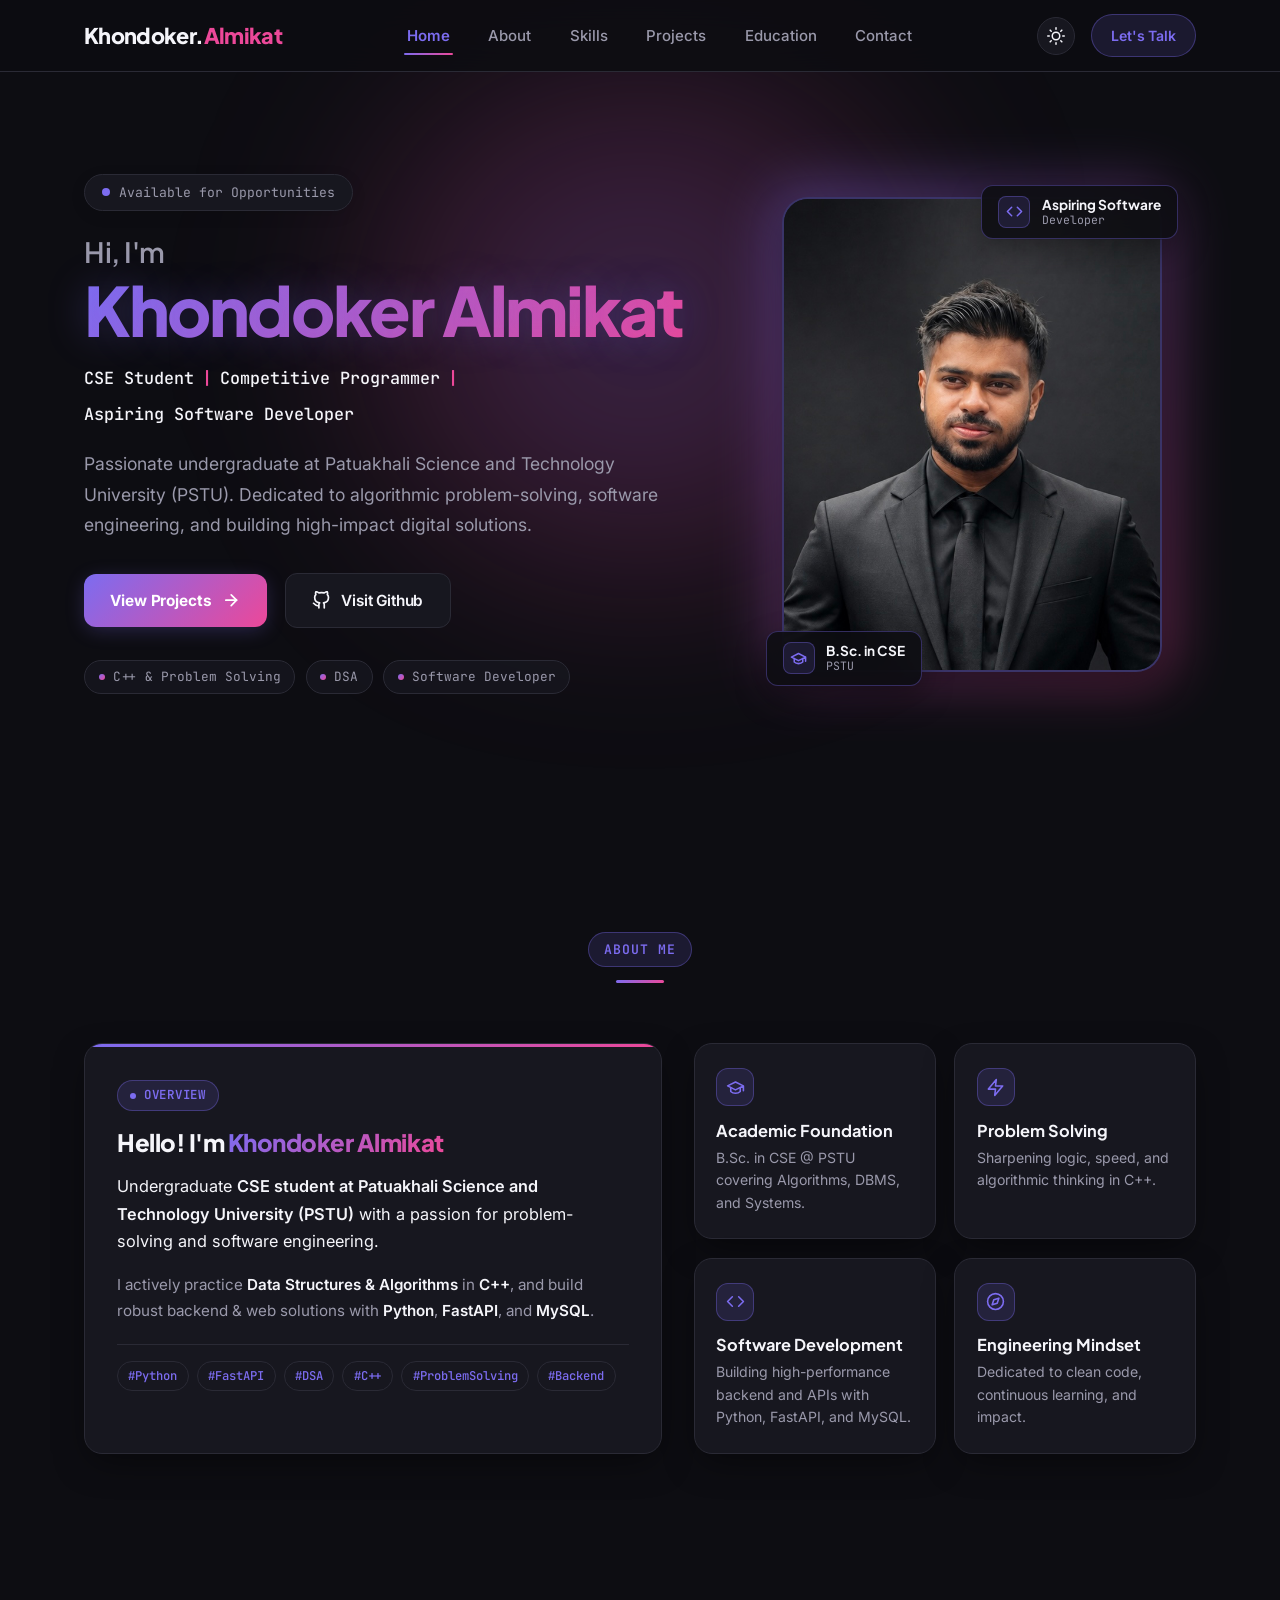
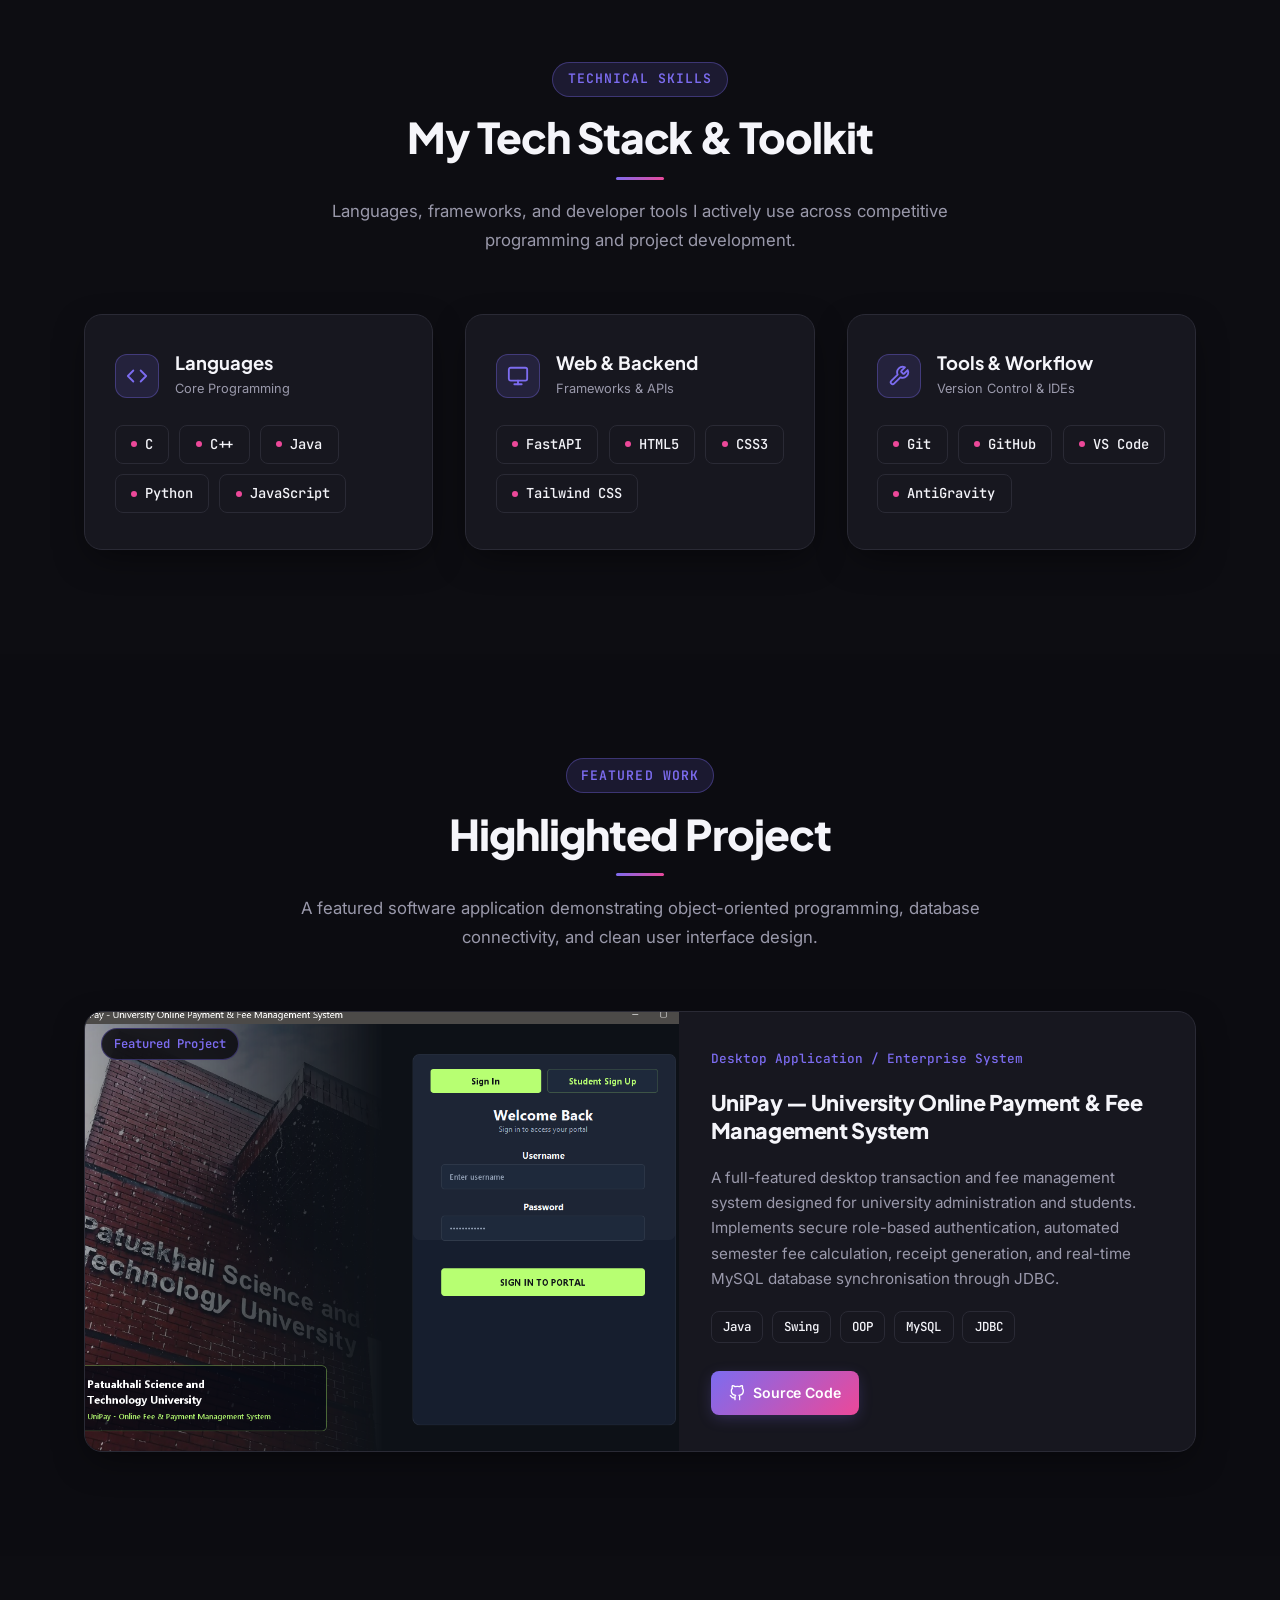
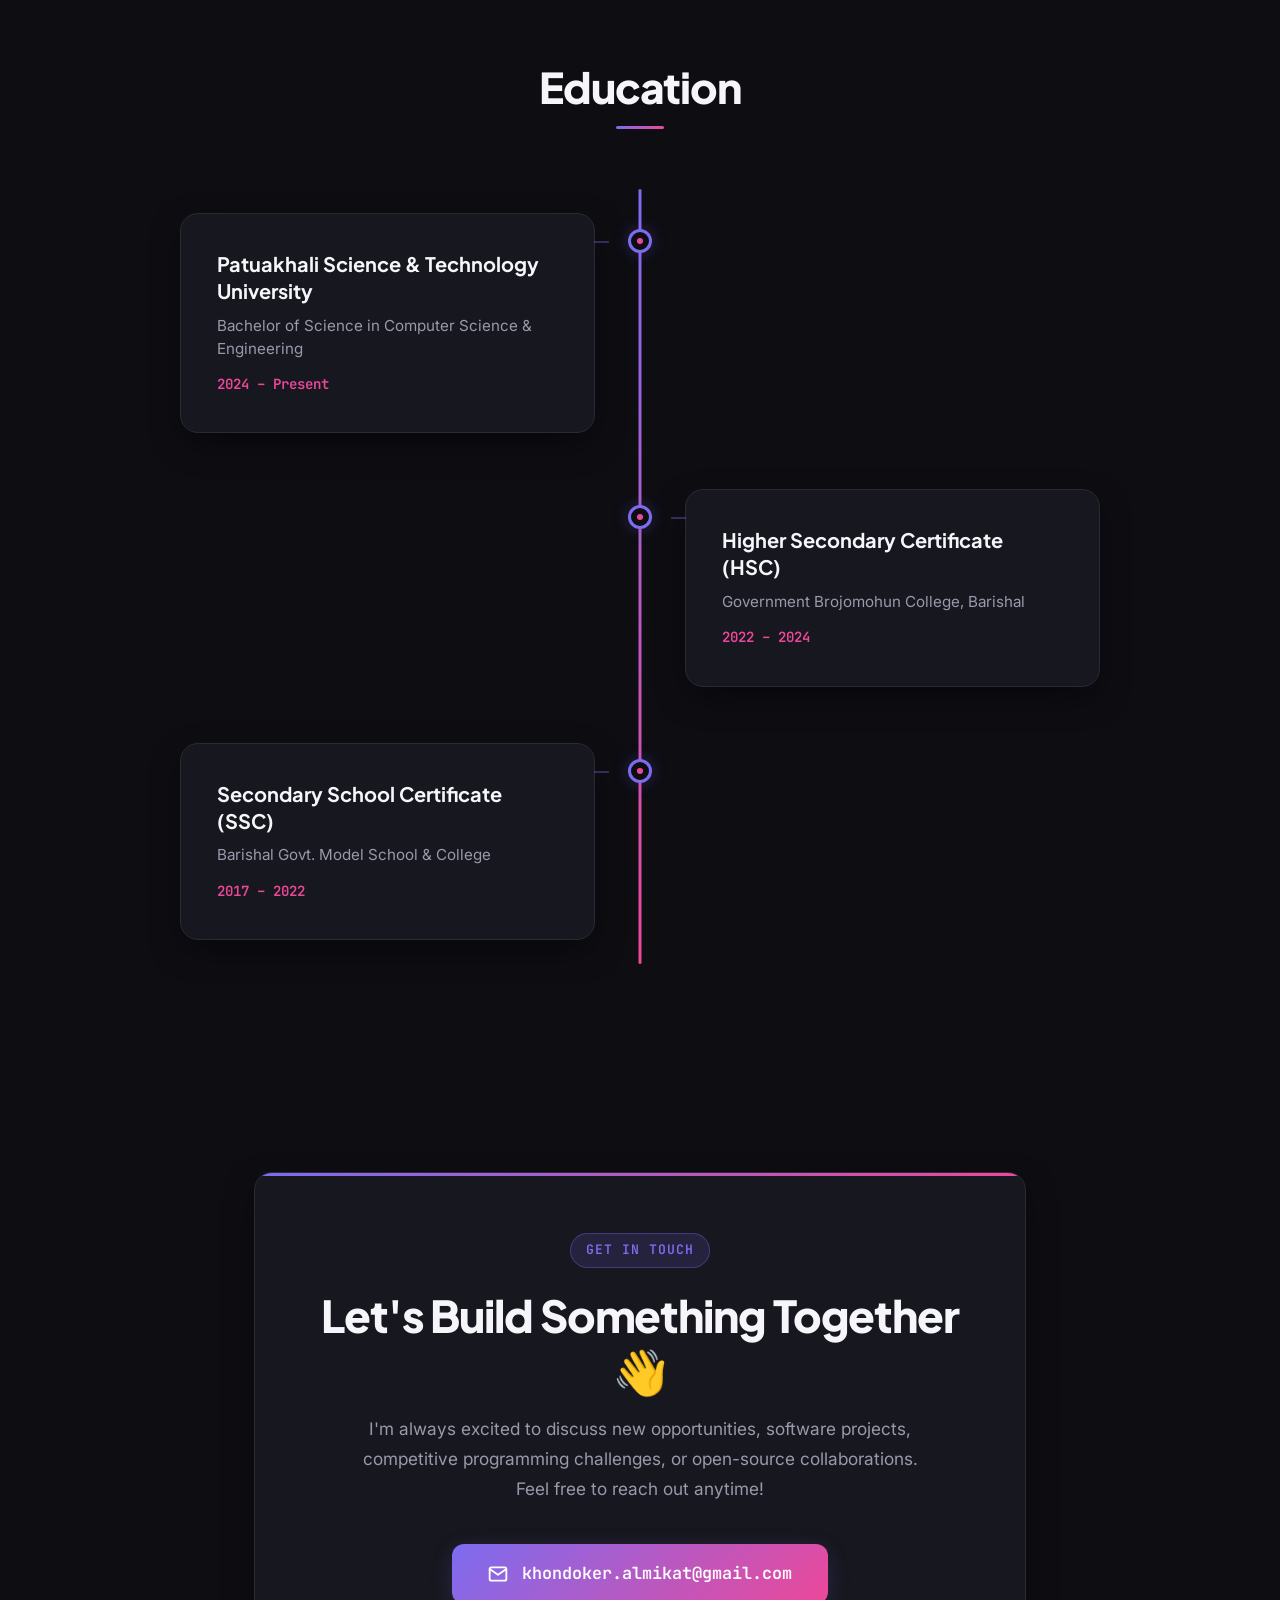
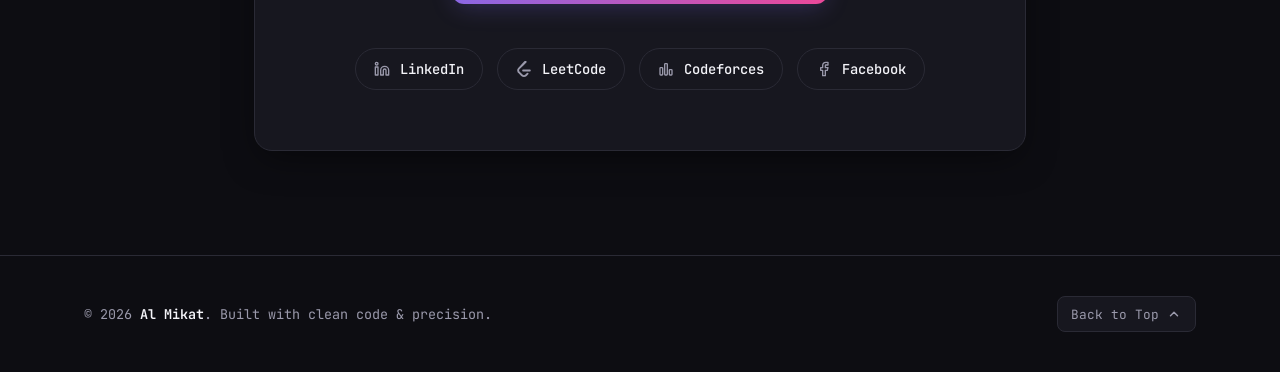
==== index.html @ 6fce71fa "Add files via upload" ====
<!DOCTYPE html>
<html lang="en">
<head>
  <meta charset="UTF-8">
  <meta name="viewport" content="width=device-width, initial-scale=1.0">
  <meta http-equiv="X-UA-Compatible" content="ie=edge">
  <title>Al Mikat — CSE Student &amp; Developer Portfolio</title>
  <meta name="description" content="Personal portfolio of Al Mikat, CSE Student at PSTU, Competitive Programmer, and Aspiring Software Developer.">
  <meta name="keywords" content="Al Mikat, Khondoker Almikat, CSE Student, PSTU, Competitive Programmer, Software Developer, Java, C++, Web Developer, Bangladesh">
  <meta name="author" content="Al Mikat">
  <meta name="theme-color" content="#0d0d12" id="metaThemeColor">

  <!-- OpenGraph / Social Metadata -->
  <meta property="og:type" content="website">
  <meta property="og:site_name" content="Al Mikat Portfolio">
  <meta property="og:title" content="Al-Mikat — CSE Student &amp; Developer Portfolio">
  <meta property="og:description" content="CSE Student at PSTU | Competitive Programmer | Aspiring Software Developer.">
  <meta property="og:image" content="assets/brand-logo.png">
  <meta property="og:image:alt" content="Al Mikat Brand Logo">

  <!-- Twitter / X Card Metadata -->
  <meta name="twitter:card" content="summary_large_image">
  <meta name="twitter:title" content="Al-Mikat — CSE Student &amp; Developer Portfolio">
  <meta name="twitter:description" content="CSE Student at PSTU | Competitive Programmer | Aspiring Software Developer.">
  <meta name="twitter:image" content="assets/brand-logo.png">

  <!-- Favicon & Touch Icons -->
  <link rel="icon" type="image/png" href="assets/brand-logo.png">
  <link rel="apple-touch-icon" href="assets/brand-logo.png">

  <!-- Google Fonts: Plus Jakarta Sans, Inter, JetBrains Mono -->
  <link rel="preconnect" href="https://fonts.googleapis.com">
  <link rel="preconnect" href="https://fonts.gstatic.com" crossorigin>
  <link href="https://fonts.googleapis.com/css2?family=Inter:wght@400;500;600&family=JetBrains+Mono:wght@400;500;600&family=Plus+Jakarta+Sans:wght@500;600;700;800&display=swap" rel="stylesheet">

  <!-- Main Stylesheet -->
  <link rel="stylesheet" href="css/style.css">
</head>
<body>

  <!-- =========================================================================
       Navigation Header (Sticky & Glassmorphism)
       ========================================================================= -->
  <header class="site-header" id="siteHeader">
    <div class="container nav-container">
      <a href="#home" class="brand-logo" id="brandLogo" aria-label="Al Mikat Home">
        Khondoker.<span class="accent-dot">Almikat</span>
      </a>

      <!-- Desktop Navigation Menu -->
      <nav aria-label="Main Navigation">
        <ul class="nav-links" id="navLinks">
          <li><a href="#home" class="nav-link active" id="navLinkHome">Home</a></li>
          <li><a href="#about" class="nav-link" id="navLinkAbout">About</a></li>
          <li><a href="#skills" class="nav-link" id="navLinkSkills">Skills</a></li>
          <li><a href="#projects" class="nav-link" id="navLinkProjects">Projects</a></li>
          <li><a href="#education" class="nav-link" id="navLinkEducation">Education</a></li>
          <li><a href="#contact" class="nav-link" id="navLinkContact">Contact</a></li>
        </ul>
      </nav>

      <div class="nav-actions">
        <!-- Theme Toggle Switcher (Dark / Light) -->
        <button class="theme-toggle-btn" id="themeToggleBtn" aria-label="Toggle light and dark theme" title="Toggle Theme">
          <svg class="theme-icon theme-icon-sun" viewBox="0 0 24 24" fill="none" stroke="currentColor" stroke-width="2" stroke-linecap="round" stroke-linejoin="round">
            <circle cx="12" cy="12" r="5"></circle>
            <line x1="12" y1="1" x2="12" y2="3"></line>
            <line x1="12" y1="21" x2="12" y2="23"></line>
            <line x1="4.22" y1="4.22" x2="5.64" y2="5.64"></line>
            <line x1="18.36" y1="18.36" x2="19.78" y2="19.78"></line>
            <line x1="1" y1="12" x2="3" y2="12"></line>
            <line x1="21" y1="12" x2="23" y2="12"></line>
            <line x1="4.22" y1="19.78" x2="5.64" y2="18.36"></line>
            <line x1="18.36" y1="5.64" x2="19.78" y2="4.22"></line>
          </svg>
          <svg class="theme-icon theme-icon-moon" viewBox="0 0 24 24" fill="none" stroke="currentColor" stroke-width="2" stroke-linecap="round" stroke-linejoin="round">
            <path d="M21 12.79A9 9 0 1 1 11.21 3 7 7 0 0 0 21 12.79z"></path>
          </svg>
        </button>

        <!-- Quick Contact CTA -->
        <a href="#contact" class="btn btn-nav-cta d-none-mobile">Let's Talk</a>

        <!-- Mobile Menu Toggle Button -->
        <button class="mobile-menu-btn" id="mobileMenuBtn" aria-label="Toggle navigation menu" aria-expanded="false">
          <span class="hamburger-line"></span>
        </button>
      </div>
    </div>
  </header>

  <main>
    <!-- =======================================================================
         1. Home Section (#home) - Modern Visual Hero with Portrait
         ======================================================================= -->
    <section class="section hero-section" id="home">
      <div class="hero-ambient-glow"></div>
      <div class="container hero-container">
        <div class="hero-grid">
          <!-- Left Column: Bio & Calls to Action -->
          <div class="hero-content">
            <div class="status-pill">
              <span class="pulse-dot"></span>
              <span>Available for Opportunities</span>
            </div>

            <h2 class="hero-greeting">Hi, I'm</h2>
            <h1 class="hero-name-big"><span class="accent-text">Khondoker Almikat</span></h1>

            <p class="hero-subtitle">
              CSE Student <span class="divider">|</span> Competitive Programmer <span class="divider">|</span> Aspiring Software Developer
            </p>

            <p class="hero-desc">
              Passionate undergraduate at Patuakhali Science and Technology University (PSTU). Dedicated to algorithmic problem-solving, software engineering, and building high-impact digital solutions.
            </p>

            <div class="hero-actions">
              <a href="#projects" class="btn btn-primary" id="heroBtnProjects">
                <span>View Projects</span>
                <svg class="btn-icon" viewBox="0 0 24 24" fill="none" stroke="currentColor" stroke-width="2.2" stroke-linecap="round" stroke-linejoin="round">
                  <line x1="5" y1="12" x2="19" y2="12"></line>
                  <polyline points="12 5 19 12 12 19"></polyline>
                </svg>
              </a>
              <a href="https://github.com/kh-almikat" target="_blank" rel="noopener noreferrer" class="btn btn-secondary" id="heroBtnGithub">
                <svg class="btn-icon" viewBox="0 0 24 24" fill="none" stroke="currentColor" stroke-width="2.2" stroke-linecap="round" stroke-linejoin="round">
                  <path d="M9 19c-5 1.5-5-2.5-7-3m14 6v-3.87a3.37 3.37 0 0 0-.94-2.61c3.14-.35 6.44-1.54 6.44-7A5.44 5.44 0 0 0 20 4.77 5.07 5.07 0 0 0 19.91 1S18.73.65 16 2.48a13.38 13.38 0 0 0-7 0C6.27.65 5.09 1 5.09 1A5.07 5.07 0 0 0 5 4.77a5.44 5.44 0 0 0-1.5 3.78c0 5.42 3.3 6.61 6.44 7A3.37 3.37 0 0 0 9 18.13V22"></path>
                </svg>
                <span>Visit Github</span>
              </a>
            </div>

            <div class="hero-quick-tags">
              <span class="quick-tag">
                <span class="quick-tag-dot"></span>
                <span>C++ &amp; Problem Solving</span>
              </span>
              <span class="quick-tag">
                <span class="quick-tag-dot"></span>
                <span>DSA</span>
              </span>
              <span class="quick-tag">
                <span class="quick-tag-dot"></span>
                <span>Software Developer</span>
              </span>
            </div>
          </div>

          <!-- Right Column: Visual Portrait Card -->
          <div class="hero-visual">
            <div class="hero-image-frame-wrap">
              <div class="hero-image-backdrop-glow"></div>
              <div class="hero-image-frame">
                <img src="assets/hero-portrait.png" alt="Khondoker Almikat" class="hero-portrait-img" width="500" height="600" loading="eager">
              </div>

              <!-- Floating Badges -->
              <div class="hero-float-badge badge-top-right">
                <div class="float-badge-icon">
                  <svg viewBox="0 0 24 24" fill="none" stroke="currentColor" stroke-width="2.2" stroke-linecap="round" stroke-linejoin="round">
                    <polyline points="16 18 22 12 16 6"></polyline>
                    <polyline points="8 6 2 12 8 18"></polyline>
                  </svg>
                </div>
                <div class="float-badge-text">
                  <span class="float-badge-title">Aspiring Software</span>
                  <span class="float-badge-sub">Developer</span>
                </div>
              </div>

              <div class="hero-float-badge badge-bottom-left">
                <div class="float-badge-icon">
                  <svg viewBox="0 0 24 24" fill="none" stroke="currentColor" stroke-width="2.2" stroke-linecap="round" stroke-linejoin="round">
                    <path d="M22 10v6M2 10l10-5 10 5-10 5z"></path>
                    <path d="M6 12v5c3 3 9 3 12 0v-5"></path>
                  </svg>
                </div>
                <div class="float-badge-text">
                  <span class="float-badge-title">B.Sc. in CSE</span>
                  <span class="float-badge-sub">PSTU</span>
                </div>
              </div>
            </div>
          </div>
        </div>
      </div>
    </section>

    <!-- =======================================================================
         2. About Section (#about) - Modern Bento Architecture (Concise)
         ======================================================================= -->
    <section class="section about-section" id="about">
      <div class="container about-container">
        <div class="section-header">
          <span class="section-tag">About Me</span>
          <div class="section-underline"></div>
        </div>

        <div class="about-modern-grid">
          <!-- Main Story Card -->
          <div class="about-card about-story-card">
            <div class="about-card-badge">
              <span class="badge-dot"></span>
              <span>Overview</span>
            </div>
            
            <h3 class="about-story-title">
              Hello! I'm <span class="accent-text">Khondoker Almikat</span>
            </h3>
            
            <p class="about-lead-para">
              Undergraduate <strong>CSE student at Patuakhali Science and Technology University (PSTU)</strong> with a passion for problem-solving and software engineering.
            </p>

            <p>
              I actively practice <strong>Data Structures &amp; Algorithms</strong> in <strong>C++</strong>, and build robust backend &amp; web solutions with <strong>Python</strong>, <strong>FastAPI</strong>, and <strong>MySQL</strong>.
            </p>

            <div class="about-chips-list">
              <span class="about-chip">#Python</span>
              <span class="about-chip">#FastAPI</span>
              <span class="about-chip">#DSA</span>
              <span class="about-chip">#C++</span>
              <span class="about-chip">#ProblemSolving</span>
              <span class="about-chip">#Backend</span>
            </div>
          </div>

          <!-- 4 Highlight Bento Cards -->
          <div class="about-bento-grid">
            <!-- Bento 1: Education -->
            <div class="about-card bento-card">
              <div class="bento-icon-box">
                <svg viewBox="0 0 24 24" fill="none" stroke="currentColor" stroke-width="2" stroke-linecap="round" stroke-linejoin="round">
                  <path d="M22 10v6M2 10l10-5 10 5-10 5z"></path>
                  <path d="M6 12v5c3 3 9 3 12 0v-5"></path>
                </svg>
              </div>
              <div class="bento-content">
                <h4 class="bento-title">Academic Foundation</h4>
                <p class="bento-text">B.Sc. in CSE @ PSTU covering Algorithms, DBMS, and Systems.</p>
              </div>
            </div>

            <!-- Bento 2: Problem Solving -->
            <div class="about-card bento-card">
              <div class="bento-icon-box">
                <svg viewBox="0 0 24 24" fill="none" stroke="currentColor" stroke-width="2" stroke-linecap="round" stroke-linejoin="round">
                  <polygon points="13 2 3 14 12 14 11 22 21 10 12 10 13 2"></polygon>
                </svg>
              </div>
              <div class="bento-content">
                <h4 class="bento-title">Problem Solving</h4>
                <p class="bento-text">Sharpening logic, speed, and algorithmic thinking in C++.</p>
              </div>
            </div>

            <!-- Bento 3: Software Craft -->
            <div class="about-card bento-card">
              <div class="bento-icon-box">
                <svg viewBox="0 0 24 24" fill="none" stroke="currentColor" stroke-width="2" stroke-linecap="round" stroke-linejoin="round">
                  <polyline points="16 18 22 12 16 6"></polyline>
                  <polyline points="8 6 2 12 8 18"></polyline>
                </svg>
              </div>
              <div class="bento-content">
                <h4 class="bento-title">Software Development</h4>
                <p class="bento-text">Building high-performance backend and APIs with Python, FastAPI, and MySQL.</p>
              </div>
            </div>

            <!-- Bento 4: Mindset -->
            <div class="about-card bento-card">
              <div class="bento-icon-box">
                <svg viewBox="0 0 24 24" fill="none" stroke="currentColor" stroke-width="2" stroke-linecap="round" stroke-linejoin="round">
                  <circle cx="12" cy="12" r="10"></circle>
                  <polygon points="16.24 7.76 14.12 14.12 7.76 16.24 9.88 9.88 16.24 7.76"></polygon>
                </svg>
              </div>
              <div class="bento-content">
                <h4 class="bento-title">Engineering Mindset</h4>
                <p class="bento-text">Dedicated to clean code, continuous learning, and impact.</p>
              </div>
            </div>
          </div>
        </div>
      </div>
    </section>

    <!-- =======================================================================
         3. Skills Section (#skills)
         ======================================================================= -->
    <section class="section" id="skills">
      <div class="container">
        <div class="section-header">
          <span class="section-tag">Technical Skills</span>
          <h2 class="section-title">My Tech Stack &amp; Toolkit</h2>
          <div class="section-underline"></div>
          <p class="section-subtitle">
            Languages, frameworks, and developer tools I actively use across competitive programming and project development.
          </p>
        </div>

        <div class="skills-grid">
          <!-- Category 1: Languages -->
          <div class="skill-category-card">
            <div class="skill-category-header">
              <div class="skill-cat-icon">
                <svg viewBox="0 0 24 24" fill="none" stroke="currentColor" stroke-width="2" stroke-linecap="round" stroke-linejoin="round">
                  <polyline points="16 18 22 12 16 6"></polyline>
                  <polyline points="8 6 2 12 8 18"></polyline>
                </svg>
              </div>
              <div>
                <h3 class="skill-cat-title">Languages</h3>
                <span class="skill-cat-sub">Core Programming</span>
              </div>
            </div>
            <div class="skill-chips-wrap">
              <div class="skill-chip">
                <span class="skill-dot"></span>
                <span class="skill-name">C</span>
              </div>
              <div class="skill-chip">
                <span class="skill-dot"></span>
                <span class="skill-name">C++</span>
              </div>
              <div class="skill-chip">
                <span class="skill-dot"></span>
                <span class="skill-name">Java</span>
              </div>
              <div class="skill-chip">
                <span class="skill-dot"></span>
                <span class="skill-name">Python</span>
              </div>
              <div class="skill-chip">
                <span class="skill-dot"></span>
                <span class="skill-name">JavaScript</span>
              </div>
            </div>
          </div>

          <!-- Category 2: Web Development -->
          <div class="skill-category-card">
            <div class="skill-category-header">
              <div class="skill-cat-icon">
                <svg viewBox="0 0 24 24" fill="none" stroke="currentColor" stroke-width="2" stroke-linecap="round" stroke-linejoin="round">
                  <rect x="2" y="3" width="20" height="14" rx="2" ry="2"></rect>
                  <line x1="8" y1="21" x2="16" y2="21"></line>
                  <line x1="12" y1="17" x2="12" y2="21"></line>
                </svg>
              </div>
              <div>
                <h3 class="skill-cat-title">Web &amp; Backend</h3>
                <span class="skill-cat-sub">Frameworks &amp; APIs</span>
              </div>
            </div>
            <div class="skill-chips-wrap">
              <div class="skill-chip">
                <span class="skill-dot"></span>
                <span class="skill-name">FastAPI</span>
              </div>
              <div class="skill-chip">
                <span class="skill-dot"></span>
                <span class="skill-name">HTML5</span>
              </div>
              <div class="skill-chip">
                <span class="skill-dot"></span>
                <span class="skill-name">CSS3</span>
              </div>
              <div class="skill-chip">
                <span class="skill-dot"></span>
                <span class="skill-name">Tailwind CSS</span>
              </div>
            </div>
          </div>

          <!-- Category 3: Tools -->
          <div class="skill-category-card">
            <div class="skill-category-header">
              <div class="skill-cat-icon">
                <svg viewBox="0 0 24 24" fill="none" stroke="currentColor" stroke-width="2" stroke-linecap="round" stroke-linejoin="round">
                  <path d="M14.7 6.3a1 1 0 0 0 0 1.4l1.6 1.6a1 1 0 0 0 1.4 0l3.77-3.77a6 6 0 0 1-7.94 7.94l-6.91 6.91a2.12 2.12 0 0 1-3-3l6.91-6.91a6 6 0 0 1 7.94-7.94l-3.76 3.76z"></path>
                </svg>
              </div>
              <div>
                <h3 class="skill-cat-title">Tools &amp; Workflow</h3>
                <span class="skill-cat-sub">Version Control &amp; IDEs</span>
              </div>
            </div>
            <div class="skill-chips-wrap">
              <div class="skill-chip">
                <span class="skill-dot"></span>
                <span class="skill-name">Git</span>
              </div>
              <div class="skill-chip">
                <span class="skill-dot"></span>
                <span class="skill-name">GitHub</span>
              </div>
              <div class="skill-chip">
                <span class="skill-dot"></span>
                <span class="skill-name">VS Code</span>
              </div>
              <div class="skill-chip">
                <span class="skill-dot"></span>
                <span class="skill-name">AntiGravity</span>
              </div>
            </div>
          </div>
        </div>
      </div>
    </section>

    <!-- =======================================================================
         4. Projects Section (#projects) - High Priority Showcase
         ======================================================================= -->
    <section class="section projects-section" id="projects">
      <div class="container">
        <div class="section-header">
          <span class="section-tag">Featured Work</span>
          <h2 class="section-title">Highlighted Project</h2>
          <div class="section-underline"></div>
          <p class="section-subtitle">
            A featured software application demonstrating object-oriented programming, database connectivity, and clean user interface design.
          </p>
        </div>

        <div class="projects-grid">
          <!-- Project: UniPay (Flagship Highlight) -->
          <article class="project-card featured-project">
            <div class="project-preview-wrap">
              <img 
                src="assets/project-unipay.png" 
                alt="UniPay — University Online Payment &amp; Fee Management System"
                class="project-img"
                loading="lazy"
              >
              <div class="project-badge-pill">Featured Project</div>
            </div>

            <div class="project-content">
              <div class="project-meta-top">
                <span class="project-category">Desktop Application / Enterprise System</span>
              </div>

              <h3 class="project-title">UniPay — University Online Payment &amp; Fee Management System</h3>

              <p class="project-desc">
                A full-featured desktop transaction and fee management system designed for university administration and students. Implements secure role-based authentication, automated semester fee calculation, receipt generation, and real-time MySQL database synchronisation through JDBC.
              </p>

              <div class="project-tech-tags">
                <span class="tech-tag">Java</span>
                <span class="tech-tag">Swing</span>
                <span class="tech-tag">OOP</span>
                <span class="tech-tag">MySQL</span>
                <span class="tech-tag">JDBC</span>
              </div>

              <div class="project-actions">
                <a href="https://github.com/kh-almikat/UniPay" target="_blank" rel="noopener noreferrer" class="btn btn-project-primary" aria-label="View UniPay Source Code on GitHub">
                  <svg viewBox="0 0 24 24" fill="none" stroke="currentColor" stroke-width="2" stroke-linecap="round" stroke-linejoin="round">
                    <path d="M9 19c-5 1.5-5-2.5-7-3m14 6v-3.87a3.37 3.37 0 0 0-.94-2.61c3.14-.35 6.44-1.54 6.44-7A5.44 5.44 0 0 0 20 4.77 5.07 5.07 0 0 0 19.91 1S18.73.65 16 2.48a13.38 13.38 0 0 0-7 0C6.27.65 5.09 1 5.09 1A5.07 5.07 0 0 0 5 4.77a5.44 5.44 0 0 0-1.5 3.78c0 5.42 3.3 6.61 6.44 7A3.37 3.37 0 0 0 9 18.13V22"></path>
                  </svg>
                  <span>Source Code</span>
                </a>
              </div>
            </div>
          </article>
        </div>
      </div>
    </section>

    <!-- =======================================================================
         5. Education Section (#education) - Vertical Alternating Timeline
         ======================================================================= -->
    <section class="section education-section" id="education">
      <div class="container">
        <div class="section-header">
          <h2 class="section-title">Education</h2>
          <div class="section-underline"></div>
        </div>

        <div class="timeline-container">
          <div class="timeline-line"></div>

          <!-- Item 1 (Left) - University -->
          <div class="timeline-item timeline-left">
            <div class="timeline-dot">
              <span class="timeline-dot-inner"></span>
            </div>
            <div class="timeline-card">
              <h3 class="timeline-title">Patuakhali Science &amp; Technology University</h3>
              <p class="timeline-degree">Bachelor of Science in Computer Science &amp; Engineering</p>
              <div class="timeline-date">2024 – Present </div>
            </div>
          </div>

          <!-- Item 2 (Right) - HSC -->
          <div class="timeline-item timeline-right">
            <div class="timeline-dot">
              <span class="timeline-dot-inner"></span>
            </div>
            <div class="timeline-card">
              <h3 class="timeline-title">Higher Secondary Certificate (HSC)</h3>
              <p class="timeline-degree">Government Brojomohun College, Barishal</p>
              <div class="timeline-date">2022 – 2024</div>
            </div>
          </div>

          <!-- Item 3 (Left) - SSC -->
          <div class="timeline-item timeline-left">
            <div class="timeline-dot">
              <span class="timeline-dot-inner"></span>
            </div>
            <div class="timeline-card">
              <h3 class="timeline-title">Secondary School Certificate (SSC)</h3>
              <p class="timeline-degree">Barishal Govt. Model School & College</p>
              <div class="timeline-date">2017 – 2022</div>
            </div>
          </div>
        </div>
      </div>
    </section>

    <!-- =======================================================================
         6. Contact Section (#contact)
         ======================================================================= -->
    <section class="section contact-section" id="contact">
      <div class="container contact-container">
        <div class="contact-card">
          <div class="contact-tag">Get in Touch</div>
          
          <h2 class="contact-heading">
            Let's Build Something Together 👋
          </h2>

          <p class="contact-message">
            I'm always excited to discuss new opportunities, software projects, competitive programming challenges, or open-source collaborations. Feel free to reach out anytime!
          </p>

          <!-- Direct Email Link -->
          <div class="contact-email-wrap">
            <a href="mailto:khondoker.almikat@gmail.com" class="contact-email-btn" id="contactEmailBtn">
              <svg width="20" height="20" viewBox="0 0 24 24" fill="none" stroke="currentColor" stroke-width="2.2" stroke-linecap="round" stroke-linejoin="round">
                <path d="M4 4h16c1.1 0 2 .9 2 2v12c0 1.1-.9 2-2 2H4c-1.1 0-2-.9-2-2V6c0-1.1.9-2 2-2z"></path>
                <polyline points="22,6 12,13 2,6"></polyline>
              </svg>
              <span>khondoker.almikat@gmail.com</span>
            </a>
          </div>

          <!-- Social Links Row -->
          <div class="social-links-grid">
            <!-- LinkedIn -->
            <a href="https://www.linkedin.com/in/khondoker-almikat/" target="_blank" rel="noopener noreferrer" class="social-link-item" aria-label="LinkedIn Profile">
              <svg viewBox="0 0 24 24" fill="none" stroke="currentColor" stroke-width="2" stroke-linecap="round" stroke-linejoin="round">
                <path d="M16 8a6 6 0 0 1 6 6v7h-4v-7a2 2 0 0 0-2-2 2 2 0 0 0-2 2v7h-4v-7a6 6 0 0 1 6-6z"></path>
                <rect x="2" y="9" width="4" height="12"></rect>
                <circle cx="4" cy="4" r="2"></circle>
              </svg>
              <span>LinkedIn</span>
            </a>

            <!-- LeetCode -->
            <a href="https://leetcode.com/u/kh_almikat/" target="_blank" rel="noopener noreferrer" class="social-link-item" aria-label="LeetCode Profile">
              <svg viewBox="0 0 24 24" fill="currentColor">
                <path d="M13.483 0a1.374 1.374 0 0 0-.961.438L7.116 6.226l-3.854 4.126a5.266 5.266 0 0 0-1.209 2.104 5.35 5.35 0 0 0-.125.513 5.527 5.527 0 0 0 .062 2.362 5.83 5.83 0 0 0 .349 1.017 5.938 5.938 0 0 0 1.271 1.818l4.277 4.193.039.038c2.248 2.165 5.852 2.133 8.063-.074l2.396-2.392c.54-.54.54-1.414.003-1.955a1.378 1.378 0 0 0-1.951-.003l-2.396 2.392a3.021 3.021 0 0 1-4.205.038l-.02-.019-4.276-4.193c-.652-.64-.972-1.469-.948-2.263a2.68 2.68 0 0 1 .666-1.607 2.6 2.6 0 0 1 .688-.534L11.55 6.44l4.032-4.045c.54-.54.54-1.414.003-1.955A1.37 1.37 0 0 0 13.483 0zm-2.866 12.815a1.38 1.38 0 0 0-1.38 1.382 1.38 1.38 0 0 0 1.38 1.382H20.79a1.38 1.38 0 0 0 1.38-1.382 1.38 1.38 0 0 0-1.38-1.382z"/>
              </svg>
              <span>LeetCode</span>
            </a>

            <!-- Codeforces -->
            <a href="https://codeforces.com/profile/almikat_ahmed" target="_blank" rel="noopener noreferrer" class="social-link-item" aria-label="Codeforces Profile">
              <svg viewBox="0 0 24 24" fill="none" stroke="currentColor" stroke-width="2" stroke-linecap="round" stroke-linejoin="round">
                <rect x="3" y="10" width="4" height="11" rx="1"></rect>
                <rect x="10" y="4" width="4" height="17" rx="1"></rect>
                <rect x="17" y="13" width="4" height="8" rx="1"></rect>
              </svg>
              <span>Codeforces</span>
            </a>

            <!-- Facebook -->
            <a href="https://www.facebook.com/almikat.ahmed" target="_blank" rel="noopener noreferrer" class="social-link-item" aria-label="Facebook Profile">
              <svg viewBox="0 0 24 24" fill="none" stroke="currentColor" stroke-width="2" stroke-linecap="round" stroke-linejoin="round">
                <path d="M18 2h-3a5 5 0 0 0-5 5v3H7v4h3v8h4v-8h3l1-4h-4V7a1 1 0 0 1 1-1h3z"></path>
              </svg>
              <span>Facebook</span>
            </a>
          </div>
        </div>
      </div>
    </section>
  </main>

  <!-- =========================================================================
       Site Footer
       ========================================================================= -->
  <footer class="site-footer">
    <div class="container footer-container">
      <p class="footer-copy">
        &copy; 2026 <span class="white-text">Al Mikat</span>. Built with clean code &amp; precision.
      </p>

      <a href="#home" class="back-to-top-btn" id="backToTopBtn" aria-label="Scroll back to top">
        <span>Back to Top</span>
        <svg width="14" height="14" viewBox="0 0 24 24" fill="none" stroke="currentColor" stroke-width="2.5" stroke-linecap="round" stroke-linejoin="round">
          <polyline points="18 15 12 9 6 15"></polyline>
        </svg>
      </a>
    </div>
  </footer>

  <!-- Main JavaScript File -->
  <script src="js/main.js"></script>
</body>
</html>
---- css/style.css ----
/* ==========================================================================
   Khondoker Almikat — Developer Portfolio
   Themes: 
     - Dark Mode (Default): #0d0d12 bg, #17171f surface, Indigo-Pink gradient
     - Light / Cream Mode:  #faf6ee bg, #f2ecdf surface, Indigo-Pink gradient
   ========================================================================== */

/* --------------------------------------------------------------------------
   1. CSS Custom Properties (Variables)
   -------------------------------------------------------------------------- */
:root {
  /* Dark Mode (Default) Tokens */
  --bg-main: #0d0d12;
  --bg-card: #17171f;
  --bg-card-hover: #1e1e29;
  --bg-surface-subtle: rgba(23, 23, 31, 0.75);
  --bg-header: rgba(13, 13, 18, 0.88);

  --border-subtle: #2a2a35;
  --border-card: #2a2a35;

  --text-primary: #f5f5fa;
  --text-secondary: #9a99ab;
  --text-muted: #6e6d80;
  --text-on-accent: #ffffff;

  /* Accents (Indigo to Pink Gradient) */
  --accent-1: #7c6cf0;
  --accent-2: #ec4899;
  --accent-gradient: linear-gradient(135deg, #7c6cf0 0%, #ec4899 100%);
  --accent-gradient-hover: linear-gradient(135deg, #8c7df5 0%, #f45ca8 100%);
  --accent: #7c6cf0;
  --accent-hover: #8c7df5;
  --accent-muted: rgba(124, 108, 240, 0.14);
  --accent-border: rgba(124, 108, 240, 0.35);
  --accent-glow: rgba(124, 108, 240, 0.28);
  --accent-glow-2: rgba(236, 72, 153, 0.22);

  --card-shadow: 0 12px 35px -8px rgba(0, 0, 0, 0.5);
  --card-shadow-hover: 0 20px 45px -8px rgba(0, 0, 0, 0.7), 0 0 25px -4px var(--accent-glow);

  --container-max: 1160px;
  --header-height: 72px;

  --radius-sm: 8px;
  --radius-md: 12px;
  --radius-lg: 18px;
  --radius-full: 9999px;

  --transition-fast: 0.2s cubic-bezier(0.16, 1, 0.3, 1);
  --transition-normal: 0.3s cubic-bezier(0.16, 1, 0.3, 1);
}

/* Light / Cream Mode Tokens */
[data-theme="light"] {
  --bg-main: #faf6ee;
  --bg-card: #f2ecdf;
  --bg-card-hover: #ece3d1;
  --bg-surface-subtle: rgba(242, 236, 223, 0.75);
  --bg-header: rgba(250, 246, 238, 0.88);

  --border-subtle: #e4d9c4;
  --border-card: #e4d9c4;

  --text-primary: #231f14;
  --text-secondary: #75705f;
  --text-muted: #8c8673;
  --text-on-accent: #ffffff;

  --accent-1: #6d5ce8;
  --accent-2: #e0397a;
  --accent-gradient: linear-gradient(135deg, #6d5ce8 0%, #e0397a 100%);
  --accent-gradient-hover: linear-gradient(135deg, #7c6df0 0%, #eb4d8c 100%);
  --accent: #6d5ce8;
  --accent-hover: #7c6df0;
  --accent-muted: rgba(109, 92, 232, 0.12);
  --accent-border: rgba(109, 92, 232, 0.3);
  --accent-glow: rgba(109, 92, 232, 0.22);
  --accent-glow-2: rgba(224, 57, 122, 0.18);

  --card-shadow: 0 10px 30px -8px rgba(35, 31, 20, 0.08);
  --card-shadow-hover: 0 18px 40px -8px rgba(35, 31, 20, 0.14), 0 0 25px -4px var(--accent-glow);
}

/* --------------------------------------------------------------------------
   2. Reset & Global Base
   -------------------------------------------------------------------------- */
*, *::before, *::after {
  box-sizing: border-box;
  margin: 0;
  padding: 0;
}

html {
  scroll-behavior: smooth;
  scroll-padding-top: calc(var(--header-height) + 1.5rem);
}

body {
  font-family: 'Inter', -apple-system, BlinkMacSystemFont, 'Segoe UI', Roboto, sans-serif;
  background-color: var(--bg-main);
  color: var(--text-primary);
  line-height: 1.65;
  font-size: 1rem;
  font-weight: 400;
  overflow-x: hidden;
  -webkit-font-smoothing: antialiased;
  -moz-osx-font-smoothing: grayscale;
  transition: background-color var(--transition-normal), color var(--transition-normal);
}

::selection {
  background-color: var(--accent-1);
  color: #ffffff;
}

/* Typography Base */
h1, h2, h3, h4, h5, h6 {
  font-family: 'Plus Jakarta Sans', sans-serif;
  color: var(--text-primary);
  line-height: 1.25;
  font-weight: 700;
}

p {
  color: var(--text-secondary);
}

a {
  color: inherit;
  text-decoration: none;
  transition: color var(--transition-fast);
}

img {
  max-width: 100%;
  height: auto;
  display: block;
}

button {
  font-family: inherit;
  cursor: pointer;
  border: none;
  background: none;
}

/* --------------------------------------------------------------------------
   3. Utility Classes & Layout
   -------------------------------------------------------------------------- */
.container {
  width: 100%;
  max-width: var(--container-max);
  margin-left: auto;
  margin-right: auto;
  padding-left: 1.5rem;
  padding-right: 1.5rem;
}

.section {
  padding: 6.5rem 0;
  position: relative;
}

.section-header {
  text-align: center;
  max-width: 720px;
  margin: 0 auto 3.75rem;
}

.section-tag {
  display: inline-flex;
  align-items: center;
  gap: 0.5rem;
  font-family: 'JetBrains Mono', monospace;
  font-size: 0.82rem;
  font-weight: 600;
  text-transform: uppercase;
  letter-spacing: 0.08em;
  color: var(--accent-1);
  background: var(--accent-muted);
  border: 1px solid var(--accent-border);
  padding: 0.35rem 0.9rem;
  border-radius: var(--radius-full);
  margin-bottom: 0.85rem;
}

.section-title {
  font-size: clamp(2rem, 3.6vw, 2.65rem);
  font-weight: 800;
  letter-spacing: -0.025em;
  color: var(--text-primary);
  margin-bottom: 0.85rem;
}

.section-underline {
  height: 3px;
  width: 48px;
  background: var(--accent-gradient);
  margin: 0 auto 1.1rem;
  border-radius: var(--radius-full);
}

.section-subtitle {
  font-size: 1.05rem;
  color: var(--text-secondary);
  line-height: 1.7;
}

/* Accent Highlight Classes */
.accent-text {
  background: var(--accent-gradient);
  -webkit-background-clip: text;
  -webkit-text-fill-color: transparent;
  background-clip: text;
  color: transparent;
  display: inline-block;
}

.accent-dot {
  color: var(--accent-2);
}

.white-text {
  color: var(--text-primary);
  font-weight: 600;
}

/* --------------------------------------------------------------------------
   4. Buttons & Badges
   -------------------------------------------------------------------------- */
.btn {
  display: inline-flex;
  align-items: center;
  justify-content: center;
  gap: 0.65rem;
  padding: 0.85rem 1.65rem;
  border-radius: var(--radius-md);
  font-weight: 600;
  font-size: 0.96rem;
  letter-spacing: -0.01em;
  transition: all var(--transition-normal);
  white-space: nowrap;
  position: relative;
}

.btn-primary {
  background: var(--accent-gradient);
  color: #ffffff !important;
  font-weight: 700;
  box-shadow: 0 4px 20px -2px var(--accent-glow);
}

.btn-primary:hover {
  background: var(--accent-gradient-hover);
  transform: translateY(-2px);
  box-shadow: 0 8px 26px 0px var(--accent-glow);
}

.btn-primary:active {
  transform: translateY(0);
}

.btn-secondary {
  background-color: var(--bg-card);
  color: var(--text-primary) !important;
  border: 1px solid var(--border-subtle);
}

.btn-secondary:hover {
  background-color: var(--bg-card-hover);
  border-color: var(--accent-border);
  color: var(--accent-1) !important;
  transform: translateY(-2px);
}

.btn-secondary:active {
  transform: translateY(0);
}

.btn-nav-cta {
  background-color: var(--accent-muted);
  color: var(--accent-1) !important;
  border: 1px solid var(--accent-border);
  padding: 0.55rem 1.2rem;
  font-size: 0.88rem;
  border-radius: var(--radius-full);
  transition: all var(--transition-fast);
}

.btn-nav-cta:hover {
  background: var(--accent-gradient);
  color: #ffffff !important;
  border-color: transparent;
  transform: translateY(-1px);
  box-shadow: 0 4px 15px var(--accent-glow);
}

.btn-icon {
  width: 1.15rem;
  height: 1.15rem;
  transition: transform var(--transition-fast);
}

.btn-primary:hover .btn-icon {
  transform: translateX(3px);
}

/* --------------------------------------------------------------------------
   5. Navigation Header & Theme Toggle
   -------------------------------------------------------------------------- */
.site-header {
  position: fixed;
  top: 0;
  left: 0;
  right: 0;
  height: var(--header-height);
  z-index: 1000;
  background-color: var(--bg-header);
  backdrop-filter: blur(16px);
  -webkit-backdrop-filter: blur(16px);
  border-bottom: 1px solid var(--border-subtle);
  transition: background-color var(--transition-fast), box-shadow var(--transition-fast), border-color var(--transition-fast);
}

.site-header.scrolled {
  box-shadow: 0 10px 30px -10px rgba(0, 0, 0, 0.4);
  border-bottom-color: var(--accent-border);
}

.nav-container {
  display: flex;
  align-items: center;
  justify-content: space-between;
  height: 100%;
}

.brand-logo {
  font-family: 'Plus Jakarta Sans', sans-serif;
  font-weight: 800;
  font-size: 1.35rem;
  letter-spacing: -0.03em;
  color: var(--text-primary);
  display: flex;
  align-items: center;
}

.nav-links {
  display: flex;
  align-items: center;
  gap: 2rem;
  list-style: none;
}

.nav-link {
  font-size: 0.94rem;
  font-weight: 500;
  color: var(--text-secondary);
  padding: 0.4rem 0.2rem;
  position: relative;
  transition: color var(--transition-fast);
}

.nav-link::after {
  content: '';
  position: absolute;
  bottom: -4px;
  left: 0;
  width: 0;
  height: 2px;
  background: var(--accent-gradient);
  transition: width var(--transition-fast);
  border-radius: var(--radius-full);
}

.nav-link:hover {
  color: var(--text-primary);
}

.nav-link.active {
  color: var(--accent-1);
  font-weight: 600;
}

.nav-link.active::after {
  width: 100%;
}

.nav-actions {
  display: flex;
  align-items: center;
  gap: 1rem;
}

/* Theme Toggle Button */
.theme-toggle-btn {
  width: 38px;
  height: 38px;
  border-radius: var(--radius-full);
  background: var(--bg-card);
  border: 1px solid var(--border-subtle);
  color: var(--text-primary);
  display: inline-flex;
  align-items: center;
  justify-content: center;
  transition: all var(--transition-fast);
}

.theme-toggle-btn:hover {
  background: var(--bg-card-hover);
  border-color: var(--accent-border);
  color: var(--accent-1);
  transform: scale(1.06);
}

.theme-icon {
  width: 18px;
  height: 18px;
  transition: transform var(--transition-fast);
}

/* Sun icon in dark mode, Moon icon in light mode */
.theme-icon-sun {
  display: block;
}

.theme-icon-moon {
  display: none;
}

[data-theme="light"] .theme-icon-sun {
  display: none;
}

[data-theme="light"] .theme-icon-moon {
  display: block;
}

.mobile-menu-btn {
  display: none;
  align-items: center;
  justify-content: center;
  width: 40px;
  height: 40px;
  border-radius: var(--radius-md);
  background: var(--bg-card);
  border: 1px solid var(--border-subtle);
  color: var(--text-primary);
}

.hamburger-line {
  width: 20px;
  height: 2px;
  background-color: var(--text-primary);
  transition: all var(--transition-fast);
  position: relative;
}

.hamburger-line::before,
.hamburger-line::after {
  content: '';
  position: absolute;
  width: 20px;
  height: 2px;
  background-color: var(--text-primary);
  transition: all var(--transition-fast);
}

.hamburger-line::before { top: -6px; }
.hamburger-line::after { top: 6px; }

.mobile-menu-btn.open .hamburger-line {
  background-color: transparent;
}

.mobile-menu-btn.open .hamburger-line::before {
  transform: rotate(45deg);
  top: 0;
}

.mobile-menu-btn.open .hamburger-line::after {
  transform: rotate(-45deg);
  top: 0;
}

/* --------------------------------------------------------------------------
   6. Home Section (#home) - Modern Visual Hero with Portrait
   -------------------------------------------------------------------------- */
.hero-section {
  padding-top: calc(var(--header-height) + 4rem);
  padding-bottom: 6rem;
  min-height: calc(100vh - var(--header-height));
  display: flex;
  align-items: center;
  position: relative;
  overflow: hidden;
}

.hero-ambient-glow {
  position: absolute;
  top: 20%;
  left: 50%;
  transform: translate(-50%, -20%);
  width: 750px;
  height: 520px;
  background: radial-gradient(circle, var(--accent-glow) 0%, var(--accent-glow-2) 45%, transparent 70%);
  filter: blur(95px);
  pointer-events: none;
  z-index: 0;
}

.hero-container {
  position: relative;
  z-index: 1;
}

.hero-grid {
  display: grid;
  grid-template-columns: 1.15fr 0.85fr;
  gap: 3.5rem;
  align-items: center;
}

.hero-content {
  display: flex;
  flex-direction: column;
  align-items: flex-start;
  text-align: left;
}

.status-pill {
  display: inline-flex;
  align-items: center;
  gap: 0.6rem;
  padding: 0.4rem 1.05rem;
  background: var(--bg-card);
  border: 1px solid var(--border-subtle);
  border-radius: var(--radius-full);
  font-family: 'JetBrains Mono', monospace;
  font-size: 0.82rem;
  color: var(--text-secondary);
  margin-bottom: 1.5rem;
  box-shadow: 0 4px 15px rgba(0, 0, 0, 0.1);
}

.pulse-dot {
  width: 8px;
  height: 8px;
  background-color: var(--accent-1);
  border-radius: 50%;
  box-shadow: 0 0 0 0 var(--accent-1);
  animation: pulse 2.2s infinite cubic-bezier(0.66, 0, 0, 1);
}

@keyframes pulse {
  0% { box-shadow: 0 0 0 0 rgba(124, 108, 240, 0.7); }
  70% { box-shadow: 0 0 0 8px rgba(124, 108, 240, 0); }
  100% { box-shadow: 0 0 0 0 rgba(124, 108, 240, 0); }
}

.hero-greeting {
  font-family: 'Plus Jakarta Sans', sans-serif;
  font-size: clamp(1.3rem, 2.2vw, 1.75rem);
  font-weight: 600;
  color: var(--text-secondary);
  letter-spacing: -0.015em;
  margin-bottom: 0.25rem;
  line-height: 1.2;
}

.hero-name-big {
  font-size: clamp(2.75rem, 5.5vw, 4.25rem);
  font-weight: 800;
  letter-spacing: -0.035em;
  margin-bottom: 1.15rem;
  line-height: 1.1;
  text-shadow: 0 0 40px var(--accent-glow);
}

.hero-subtitle {
  font-family: 'JetBrains Mono', monospace;
  font-size: clamp(0.92rem, 1.8vw, 1.05rem);
  font-weight: 500;
  color: var(--text-primary);
  margin-bottom: 1.25rem;
  display: flex;
  align-items: center;
  flex-wrap: wrap;
  gap: 0.5rem;
}

.hero-subtitle .divider {
  color: var(--accent-2);
  font-weight: 700;
}

.hero-desc {
  font-size: clamp(1rem, 1.8vw, 1.1rem);
  color: var(--text-secondary);
  line-height: 1.75;
  max-width: 580px;
  margin-bottom: 2rem;
}

.hero-actions {
  display: flex;
  align-items: center;
  gap: 1.15rem;
  flex-wrap: wrap;
  margin-bottom: 2rem;
}

.hero-quick-tags {
  display: flex;
  flex-wrap: wrap;
  gap: 0.65rem;
}

.quick-tag {
  display: inline-flex;
  align-items: center;
  gap: 0.5rem;
  padding: 0.35rem 0.85rem;
  background: var(--bg-surface-subtle);
  border: 1px solid var(--border-subtle);
  border-radius: var(--radius-full);
  font-family: 'JetBrains Mono', monospace;
  font-size: 0.8rem;
  color: var(--text-secondary);
  transition: all var(--transition-fast);
}

.quick-tag:hover {
  border-color: var(--accent-border);
  color: var(--text-primary);
  background: var(--bg-card-hover);
}

.quick-tag-dot {
  width: 6px;
  height: 6px;
  border-radius: 50%;
  background: var(--accent-gradient);
}

/* Hero Portrait & Visual Frame */
.hero-visual {
  display: flex;
  justify-content: center;
  align-items: center;
}

.hero-image-frame-wrap {
  position: relative;
  width: 100%;
  max-width: 380px;
  margin: 0 auto;
}

.hero-image-backdrop-glow {
  position: absolute;
  inset: -12px;
  border-radius: 34px;
  background: var(--accent-gradient);
  filter: blur(28px);
  opacity: 0.38;
  z-index: 0;
  transition: opacity var(--transition-normal);
}

.hero-image-frame-wrap:hover .hero-image-backdrop-glow {
  opacity: 0.55;
  filter: blur(34px);
}

.hero-image-frame {
  position: relative;
  z-index: 1;
  border-radius: 26px;
  border: 2px solid var(--accent-border);
  background: var(--bg-card);
  overflow: hidden;
  box-shadow: var(--card-shadow);
  aspect-ratio: 4 / 5;
  transition: transform var(--transition-normal), border-color var(--transition-normal), box-shadow var(--transition-normal);
}

.hero-image-frame-wrap:hover .hero-image-frame {
  transform: translateY(-4px);
  border-color: var(--accent-1);
  box-shadow: var(--card-shadow-hover);
}

.hero-portrait-img {
  width: 100%;
  height: 100%;
  object-fit: cover;
  object-position: top center;
  transition: transform 0.5s cubic-bezier(0.16, 1, 0.3, 1);
}

.hero-image-frame-wrap:hover .hero-portrait-img {
  transform: scale(1.03);
}

/* Floating Badges */
.hero-float-badge {
  position: absolute;
  z-index: 3;
  display: flex;
  align-items: center;
  gap: 0.7rem;
  padding: 0.65rem 1rem;
  background: var(--bg-header);
  backdrop-filter: blur(16px);
  -webkit-backdrop-filter: blur(16px);
  border: 1px solid var(--accent-border);
  border-radius: var(--radius-md);
  box-shadow: 0 12px 30px rgba(0, 0, 0, 0.35);
  animation: floatBadge 4.5s ease-in-out infinite alternate;
}

.badge-top-right {
  top: -12px;
  right: -16px;
  animation-delay: 0s;
}

.badge-bottom-left {
  bottom: -14px;
  left: -16px;
  animation-delay: 2.25s;
}

@keyframes floatBadge {
  0% { transform: translateY(0); }
  100% { transform: translateY(-7px); }
}

.float-badge-icon {
  width: 32px;
  height: 32px;
  border-radius: var(--radius-sm);
  background: var(--accent-muted);
  border: 1px solid var(--accent-border);
  color: var(--accent-1);
  display: flex;
  align-items: center;
  justify-content: center;
  flex-shrink: 0;
}

.float-badge-icon svg {
  width: 17px;
  height: 17px;
}

.float-badge-text {
  display: flex;
  flex-direction: column;
  line-height: 1.25;
}

.float-badge-title {
  font-family: 'Plus Jakarta Sans', sans-serif;
  font-size: 0.85rem;
  font-weight: 700;
  color: var(--text-primary);
}

.float-badge-sub {
  font-family: 'JetBrains Mono', monospace;
  font-size: 0.72rem;
  color: var(--text-secondary);
}

/* --------------------------------------------------------------------------
   7. About Section (#about) - Modern Bento Architecture
   -------------------------------------------------------------------------- */
.about-section {
  position: relative;
}

.about-container {
  max-width: var(--container-max);
  margin: 0 auto;
}

.about-modern-grid {
  display: grid;
  grid-template-columns: 1.15fr 1fr;
  gap: 2rem;
  align-items: stretch;
}

.about-card {
  background: var(--bg-card);
  border: 1px solid var(--border-card);
  border-radius: var(--radius-lg);
  box-shadow: var(--card-shadow);
  position: relative;
  overflow: hidden;
  transition: transform var(--transition-normal), border-color var(--transition-normal), box-shadow var(--transition-normal);
}

.about-card:hover {
  transform: translateY(-4px);
  border-color: var(--accent-border);
  box-shadow: var(--card-shadow-hover);
}

.about-story-card {
  padding: 2.25rem 2rem;
  display: flex;
  flex-direction: column;
  gap: 1rem;
}

.about-story-card::before {
  content: '';
  position: absolute;
  top: 0;
  left: 0;
  right: 0;
  height: 3px;
  background: var(--accent-gradient);
}

.about-card-badge {
  display: inline-flex;
  align-items: center;
  gap: 0.5rem;
  font-family: 'JetBrains Mono', monospace;
  font-size: 0.78rem;
  font-weight: 600;
  text-transform: uppercase;
  letter-spacing: 0.06em;
  color: var(--accent-1);
  background: var(--accent-muted);
  border: 1px solid var(--accent-border);
  padding: 0.25rem 0.75rem;
  border-radius: var(--radius-full);
  align-self: flex-start;
}

.about-card-badge .badge-dot {
  width: 6px;
  height: 6px;
  border-radius: 50%;
  background-color: var(--accent-1);
}

.about-story-title {
  font-size: 1.5rem;
  font-weight: 800;
  color: var(--text-primary);
  letter-spacing: -0.02em;
}

.about-story-card .about-lead-para {
  font-size: 1.02rem;
  color: var(--text-primary);
  line-height: 1.7;
}

.about-story-card p {
  font-size: 0.95rem;
  color: var(--text-secondary);
  line-height: 1.7;
}

.about-story-card strong {
  color: var(--text-primary);
  font-weight: 600;
}

.about-chips-list {
  display: flex;
  flex-wrap: wrap;
  gap: 0.5rem;
  margin-top: 0.25rem;
  padding-top: 1rem;
  border-top: 1px solid var(--border-subtle);
}

.about-chip {
  font-family: 'JetBrains Mono', monospace;
  font-size: 0.76rem;
  font-weight: 500;
  color: var(--accent-1);
  background: var(--bg-surface-subtle);
  border: 1px solid var(--border-subtle);
  padding: 0.25rem 0.65rem;
  border-radius: var(--radius-full);
  transition: all var(--transition-fast);
}

.about-chip:hover {
  border-color: var(--accent-border);
  background: var(--accent-muted);
  transform: translateY(-2px);
}

/* Bento Cards Grid */
.about-bento-grid {
  display: grid;
  grid-template-columns: 1fr 1fr;
  gap: 1.15rem;
}

.bento-card {
  padding: 1.5rem 1.35rem;
  display: flex;
  flex-direction: column;
  gap: 0.85rem;
}

.bento-icon-box {
  width: 38px;
  height: 38px;
  border-radius: var(--radius-md);
  background: var(--accent-muted);
  border: 1px solid var(--accent-border);
  color: var(--accent-1);
  display: flex;
  align-items: center;
  justify-content: center;
  flex-shrink: 0;
}

.bento-icon-box svg {
  width: 19px;
  height: 19px;
}

.bento-content {
  display: flex;
  flex-direction: column;
  gap: 0.35rem;
}

.bento-title {
  font-size: 1.02rem;
  font-weight: 700;
  color: var(--text-primary);
  line-height: 1.3;
}

.bento-text {
  font-size: 0.88rem;
  color: var(--text-secondary);
  line-height: 1.6;
}

/* --------------------------------------------------------------------------
   8. Skills Section (#skills)
   -------------------------------------------------------------------------- */
.skills-grid {
  display: grid;
  grid-template-columns: repeat(3, 1fr);
  gap: 2rem;
}

.skill-category-card {
  background: var(--bg-card);
  border: 1px solid var(--border-card);
  border-radius: var(--radius-lg);
  padding: 2.25rem 1.85rem;
  box-shadow: var(--card-shadow);
  display: flex;
  flex-direction: column;
  gap: 1.5rem;
  position: relative;
  transition: transform var(--transition-normal), border-color var(--transition-normal), box-shadow var(--transition-normal);
}

.skill-category-card:hover {
  transform: translateY(-4px);
  border-color: var(--accent-border);
  box-shadow: var(--card-shadow-hover);
}

.skill-category-header {
  display: flex;
  align-items: center;
  gap: 1rem;
}

.skill-cat-icon {
  width: 44px;
  height: 44px;
  border-radius: var(--radius-md);
  background: var(--accent-muted);
  border: 1px solid var(--accent-border);
  color: var(--accent-1);
  display: flex;
  align-items: center;
  justify-content: center;
  flex-shrink: 0;
}

.skill-cat-icon svg {
  width: 22px;
  height: 22px;
}

.skill-cat-title {
  font-size: 1.15rem;
  font-weight: 700;
  color: var(--text-primary);
}

.skill-cat-sub {
  font-size: 0.8rem;
  color: var(--text-secondary);
}

.skill-chips-wrap {
  display: flex;
  flex-wrap: wrap;
  gap: 0.65rem;
}

.skill-chip {
  display: inline-flex;
  align-items: center;
  gap: 0.5rem;
  padding: 0.45rem 0.95rem;
  background: var(--bg-surface-subtle);
  border: 1px solid var(--border-subtle);
  border-radius: var(--radius-sm);
  font-family: 'JetBrains Mono', monospace;
  font-size: 0.86rem;
  font-weight: 500;
  color: var(--text-primary);
  transition: all var(--transition-fast);
}

.skill-chip:hover {
  background: var(--accent-muted);
  border-color: var(--accent-border);
  color: var(--accent-1);
  transform: translateY(-2px);
}

.skill-dot {
  width: 6px;
  height: 6px;
  border-radius: 50%;
  background-color: var(--accent-2);
}

/* --------------------------------------------------------------------------
   9. Projects Section (#projects)
   -------------------------------------------------------------------------- */
.projects-section {
  background-color: rgba(0, 0, 0, 0.05);
}

.projects-grid {
  display: grid;
  grid-template-columns: repeat(12, 1fr);
  gap: 2.25rem;
}

.project-card.featured-project {
  grid-column: span 12;
  display: grid;
  grid-template-columns: 1.15fr 1fr;
  align-items: stretch;
}

.project-card.featured-project .project-preview-wrap {
  aspect-ratio: auto;
  height: 100%;
  min-height: 380px;
  background: var(--bg-card-hover);
}

.project-card.featured-project .project-img {
  width: 100%;
  height: 100%;
  object-fit: cover;
  object-position: center center;
}

.project-card:not(.featured-project) {
  grid-column: span 6;
  display: flex;
  flex-direction: column;
}

.project-card {
  background: var(--bg-card);
  border: 1px solid var(--border-card);
  border-radius: var(--radius-lg);
  overflow: hidden;
  box-shadow: var(--card-shadow);
  transition: transform var(--transition-normal), border-color var(--transition-normal), box-shadow var(--transition-normal);
}

.project-card:hover {
  transform: translateY(-5px);
  border-color: var(--accent-border);
  box-shadow: var(--card-shadow-hover);
}

.project-preview-wrap {
  position: relative;
  width: 100%;
  aspect-ratio: 16 / 9;
  background: var(--bg-card-hover);
  overflow: hidden;
}

.project-img {
  width: 100%;
  height: 100%;
  object-fit: cover;
  object-position: center top;
  transition: transform 0.4s ease;
}

.project-card:hover .project-img {
  transform: scale(1.02);
}

.project-badge-pill {
  position: absolute;
  top: 1rem;
  left: 1rem;
  background: var(--bg-header);
  backdrop-filter: blur(8px);
  -webkit-backdrop-filter: blur(8px);
  border: 1px solid var(--accent-border);
  color: var(--accent-1);
  font-family: 'JetBrains Mono', monospace;
  font-size: 0.76rem;
  font-weight: 600;
  padding: 0.3rem 0.75rem;
  border-radius: var(--radius-full);
}

.project-content {
  padding: 2.25rem 2rem;
  display: flex;
  flex-direction: column;
  justify-content: space-between;
  gap: 1.25rem;
}

.project-meta-top {
  display: flex;
  align-items: center;
  justify-content: space-between;
}

.project-category {
  font-family: 'JetBrains Mono', monospace;
  font-size: 0.8rem;
  color: var(--accent-1);
  font-weight: 500;
}

.project-title {
  font-size: 1.35rem;
  font-weight: 800;
  letter-spacing: -0.02em;
  color: var(--text-primary);
  line-height: 1.3;
}

.project-desc {
  font-size: 0.95rem;
  color: var(--text-secondary);
  line-height: 1.65;
}

.project-tech-tags {
  display: flex;
  flex-wrap: wrap;
  gap: 0.55rem;
}

.tech-tag {
  font-family: 'JetBrains Mono', monospace;
  font-size: 0.78rem;
  font-weight: 500;
  color: var(--text-primary);
  background: var(--bg-surface-subtle);
  border: 1px solid var(--border-subtle);
  padding: 0.3rem 0.7rem;
  border-radius: var(--radius-sm);
}

.project-actions {
  display: flex;
  align-items: center;
  gap: 0.85rem;
  margin-top: 0.5rem;
  flex-wrap: wrap;
}

.btn-project-primary {
  display: inline-flex;
  align-items: center;
  gap: 0.5rem;
  padding: 0.65rem 1.15rem;
  border-radius: var(--radius-sm);
  background: var(--accent-gradient);
  color: #ffffff !important;
  font-size: 0.88rem;
  font-weight: 600;
  transition: all var(--transition-fast);
  box-shadow: 0 4px 15px -2px var(--accent-glow);
}

.btn-project-primary svg {
  width: 16px;
  height: 16px;
}

.btn-project-primary:hover {
  transform: translateY(-2px);
  box-shadow: 0 8px 22px 0px var(--accent-glow);
}

.btn-project-secondary {
  display: inline-flex;
  align-items: center;
  gap: 0.5rem;
  padding: 0.65rem 1.15rem;
  border-radius: var(--radius-sm);
  background: transparent;
  border: 1px solid var(--border-subtle);
  color: var(--text-secondary);
  font-size: 0.88rem;
  font-weight: 500;
  transition: all var(--transition-fast);
}

.btn-project-secondary svg {
  width: 16px;
  height: 16px;
}

.btn-project-secondary:hover {
  border-color: var(--accent-border);
  color: var(--text-primary);
  transform: translateY(-2px);
}

/* --------------------------------------------------------------------------
   10. Education Section (#education)
   -------------------------------------------------------------------------- */
.timeline-container {
  position: relative;
  max-width: 920px;
  margin: 3.5rem auto 0;
  padding: 1.5rem 0;
}

.timeline-line {
  position: absolute;
  top: 0;
  bottom: 0;
  left: 50%;
  width: 3px;
  background: linear-gradient(180deg, var(--accent-1) 0%, var(--accent-2) 100%);
  transform: translateX(-50%);
  border-radius: var(--radius-full);
}

.timeline-item {
  position: relative;
  margin-bottom: 3.5rem;
  width: 100%;
  display: flex;
}

.timeline-item:last-child {
  margin-bottom: 0;
}

.timeline-item.timeline-left {
  justify-content: flex-start;
}

.timeline-item.timeline-right {
  justify-content: flex-end;
}

.timeline-dot {
  position: absolute;
  top: 28px;
  left: 50%;
  transform: translate(-50%, -50%);
  width: 24px;
  height: 24px;
  border-radius: 50%;
  background: var(--bg-main);
  border: 3px solid var(--accent-1);
  box-shadow: 0 0 16px var(--accent-glow);
  z-index: 2;
  display: flex;
  align-items: center;
  justify-content: center;
}

.timeline-dot-inner {
  width: 6px;
  height: 6px;
  border-radius: 50%;
  background: var(--accent-2);
}

.timeline-card {
  width: calc(50% - 45px);
  background: var(--bg-card);
  border: 1px solid var(--border-card);
  border-radius: var(--radius-lg);
  padding: 2.25rem 2.25rem;
  box-shadow: var(--card-shadow);
  position: relative;
  display: flex;
  flex-direction: column;
  gap: 0.65rem;
  transition: transform var(--transition-normal), border-color var(--transition-normal), box-shadow var(--transition-normal);
}

.timeline-left .timeline-card::after {
  content: '';
  position: absolute;
  top: 27px;
  right: -15px;
  width: 15px;
  height: 2px;
  background: var(--accent-border);
}

.timeline-right .timeline-card::after {
  content: '';
  position: absolute;
  top: 27px;
  left: -15px;
  width: 15px;
  height: 2px;
  background: var(--accent-border);
}

.timeline-card:hover {
  transform: translateY(-4px);
  border-color: var(--accent-border);
  box-shadow: var(--card-shadow-hover);
}

.timeline-title {
  font-size: 1.25rem;
  font-weight: 700;
  color: var(--text-primary);
  line-height: 1.35;
}

.timeline-degree {
  font-size: 0.95rem;
  color: var(--text-secondary);
  line-height: 1.5;
}

.timeline-date {
  font-family: 'JetBrains Mono', monospace;
  font-size: 0.88rem;
  font-weight: 600;
  color: var(--accent-2);
  margin-top: 0.15rem;
}

.timeline-gpa {
  font-size: 0.92rem;
  color: var(--text-secondary);
  font-weight: 500;
}

/* --------------------------------------------------------------------------
   11. Contact Section (#contact)
   -------------------------------------------------------------------------- */
.contact-container {
  max-width: 820px;
  margin: 0 auto;
}

.contact-card {
  background: var(--bg-card);
  border: 1px solid var(--border-card);
  border-radius: var(--radius-lg);
  padding: 3.75rem 2.5rem;
  text-align: center;
  box-shadow: var(--card-shadow);
  position: relative;
  overflow: hidden;
}

.contact-card::before {
  content: '';
  position: absolute;
  top: 0;
  left: 0;
  right: 0;
  height: 3px;
  background: var(--accent-gradient);
}

.contact-tag {
  display: inline-block;
  font-family: 'JetBrains Mono', monospace;
  font-size: 0.82rem;
  font-weight: 600;
  text-transform: uppercase;
  letter-spacing: 0.08em;
  color: var(--accent-1);
  background: var(--accent-muted);
  border: 1px solid var(--accent-border);
  padding: 0.35rem 0.9rem;
  border-radius: var(--radius-full);
  margin-bottom: 1.25rem;
}

.contact-heading {
  font-size: clamp(2rem, 3.8vw, 2.75rem);
  font-weight: 800;
  color: var(--text-primary);
  margin-bottom: 1rem;
  letter-spacing: -0.025em;
}

.contact-message {
  font-size: 1.08rem;
  color: var(--text-secondary);
  max-width: 560px;
  margin: 0 auto 2.5rem;
  line-height: 1.75;
}

.contact-email-wrap {
  margin-bottom: 2.75rem;
}

.contact-email-btn {
  display: inline-flex;
  align-items: center;
  gap: 0.85rem;
  font-family: 'JetBrains Mono', monospace;
  font-size: 1.05rem;
  font-weight: 600;
  padding: 1rem 2.25rem;
  border-radius: var(--radius-md);
  background: var(--accent-gradient);
  color: #ffffff !important;
  box-shadow: 0 6px 25px -4px var(--accent-glow);
  transition: all var(--transition-normal);
}

.contact-email-btn:hover {
  background: var(--accent-gradient-hover);
  transform: translateY(-3px);
  box-shadow: 0 12px 35px -4px var(--accent-glow);
}

.social-links-grid {
  display: flex;
  align-items: center;
  justify-content: center;
  gap: 0.85rem;
  flex-wrap: wrap;
}

.social-link-item {
  display: inline-flex;
  align-items: center;
  gap: 0.6rem;
  font-family: 'JetBrains Mono', monospace;
  font-size: 0.86rem;
  font-weight: 500;
  padding: 0.55rem 1.15rem;
  background: var(--bg-surface-subtle);
  border: 1px solid var(--border-subtle);
  border-radius: var(--radius-full);
  color: var(--text-primary);
  transition: all var(--transition-fast);
}

.social-link-item svg {
  width: 16px;
  height: 16px;
  color: var(--text-secondary);
  transition: color var(--transition-fast);
}

.social-link-item:hover {
  border-color: var(--accent-border);
  color: var(--accent-1);
  background: var(--bg-card-hover);
  transform: translateY(-2px);
}

.social-link-item:hover svg {
  color: var(--accent-1);
}

/* --------------------------------------------------------------------------
   12. Footer
   -------------------------------------------------------------------------- */
.site-footer {
  padding: 2.5rem 0;
  border-top: 1px solid var(--border-subtle);
  background: var(--bg-main);
}

.footer-container {
  display: flex;
  align-items: center;
  justify-content: space-between;
  flex-wrap: wrap;
  gap: 1.5rem;
}

.footer-copy {
  font-family: 'JetBrains Mono', monospace;
  font-size: 0.84rem;
  color: var(--text-secondary);
}

.back-to-top-btn {
  display: inline-flex;
  align-items: center;
  gap: 0.5rem;
  font-family: 'JetBrains Mono', monospace;
  font-size: 0.8rem;
  color: var(--text-secondary);
  padding: 0.4rem 0.85rem;
  border-radius: var(--radius-sm);
  border: 1px solid var(--border-subtle);
  background: var(--bg-card);
  transition: all var(--transition-fast);
}

.back-to-top-btn:hover {
  color: var(--accent-1);
  border-color: var(--accent-border);
  transform: translateY(-2px);
}

/* --------------------------------------------------------------------------
   13. Responsive Media Queries
   -------------------------------------------------------------------------- */

/* Tablet & Medium Screens (<992px) */
@media (max-width: 992px) {
  .hero-grid {
    grid-template-columns: 1fr;
    gap: 3.25rem;
  }

  .hero-content {
    align-items: center;
    text-align: center;
  }

  .hero-subtitle {
    justify-content: center;
  }

  .hero-desc {
    margin-left: auto;
    margin-right: auto;
  }

  .hero-actions {
    justify-content: center;
  }

  .hero-quick-tags {
    justify-content: center;
  }

  .hero-visual {
    order: -1;
  }

  .about-modern-grid {
    grid-template-columns: 1fr;
    gap: 1.75rem;
  }

  .skills-grid {
    grid-template-columns: 1fr;
    gap: 1.5rem;
  }

  .project-card.featured-project {
    grid-template-columns: 1fr;
  }

  .project-card.featured-project .project-preview-wrap {
    min-height: 280px;
  }
}

/* Mobile & Small Tablets (<860px) */
@media (max-width: 860px) {
  .d-none-mobile {
    display: none !important;
  }

  .nav-links {
    position: fixed;
    top: var(--header-height);
    left: 0;
    right: 0;
    background: var(--bg-main);
    backdrop-filter: blur(20px);
    -webkit-backdrop-filter: blur(20px);
    border-bottom: 1px solid var(--border-subtle);
    flex-direction: column;
    align-items: center;
    gap: 1.5rem;
    padding: 2.25rem 1.5rem;
    transform: translateY(-120%);
    opacity: 0;
    visibility: hidden;
    transition: transform var(--transition-normal), opacity var(--transition-fast), visibility var(--transition-fast);
    box-shadow: 0 20px 40px rgba(0, 0, 0, 0.4);
  }

  .nav-links.open {
    transform: translateY(0);
    opacity: 1;
    visibility: visible;
  }

  .mobile-menu-btn {
    display: inline-flex;
  }

  .about-story-card {
    padding: 2.25rem 1.75rem;
  }
}

/* Tablet & Mobile Timeline & Bento (<768px) */
@media (max-width: 768px) {
  .about-bento-grid {
    grid-template-columns: 1fr;
  }

  .timeline-line {
    left: 20px;
    transform: none;
  }

  .timeline-dot {
    left: 20px;
    transform: translate(-50%, -50%);
  }

  .timeline-item.timeline-left,
  .timeline-item.timeline-right {
    justify-content: flex-start;
  }

  .timeline-left .timeline-card::after,
  .timeline-right .timeline-card::after {
    left: -15px;
    right: auto;
  }

  .timeline-card {
    width: calc(100% - 50px);
    margin-left: 50px;
    padding: 1.75rem 1.4rem;
  }
}

/* Extra Small Devices (<480px) */
@media (max-width: 480px) {
  .section {
    padding: 4.5rem 0;
  }

  .hero-name-big {
    font-size: 2.25rem;
  }

  .hero-greeting {
    font-size: 1.2rem;
  }

  .hero-image-frame-wrap {
    max-width: 290px;
  }

  .hero-float-badge {
    padding: 0.5rem 0.8rem;
    gap: 0.5rem;
  }

  .badge-top-right {
    right: -8px;
    top: -10px;
  }

  .badge-bottom-left {
    left: -8px;
    bottom: -10px;
  }

  .float-badge-icon {
    width: 26px;
    height: 26px;
  }

  .float-badge-title {
    font-size: 0.76rem;
  }

  .float-badge-sub {
    font-size: 0.68rem;
  }

  .about-story-card {
    padding: 1.75rem 1.25rem;
  }

  .about-story-title {
    font-size: 1.35rem;
  }

  .contact-card {
    padding: 2.5rem 1.5rem;
  }

  .contact-email-btn {
    font-size: 0.9rem;
    padding: 0.9rem 1.5rem;
    width: 100%;
  }

  .social-links-grid {
    flex-direction: column;
    width: 100%;
  }

  .social-link-item {
    width: 100%;
    justify-content: center;
  }

  .footer-container {
    flex-direction: column;
    text-align: center;
    justify-content: center;
  }
}
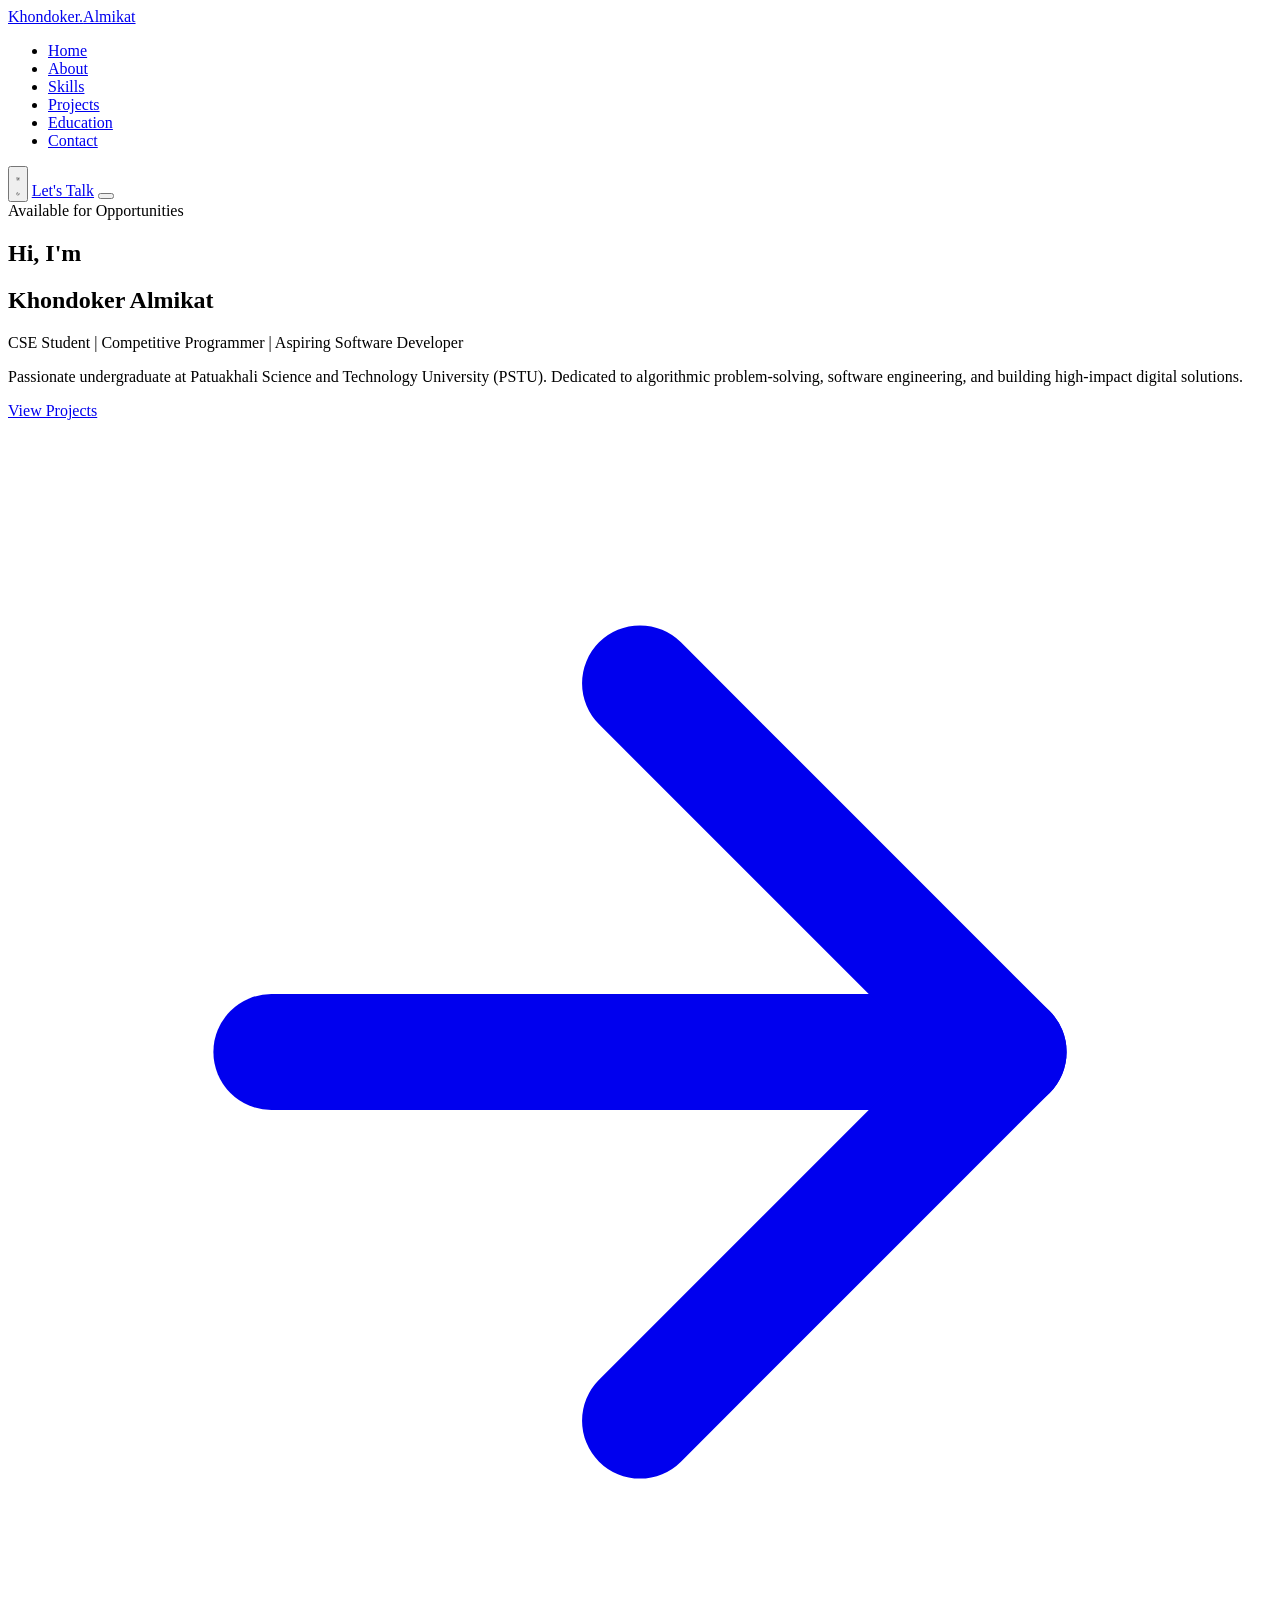
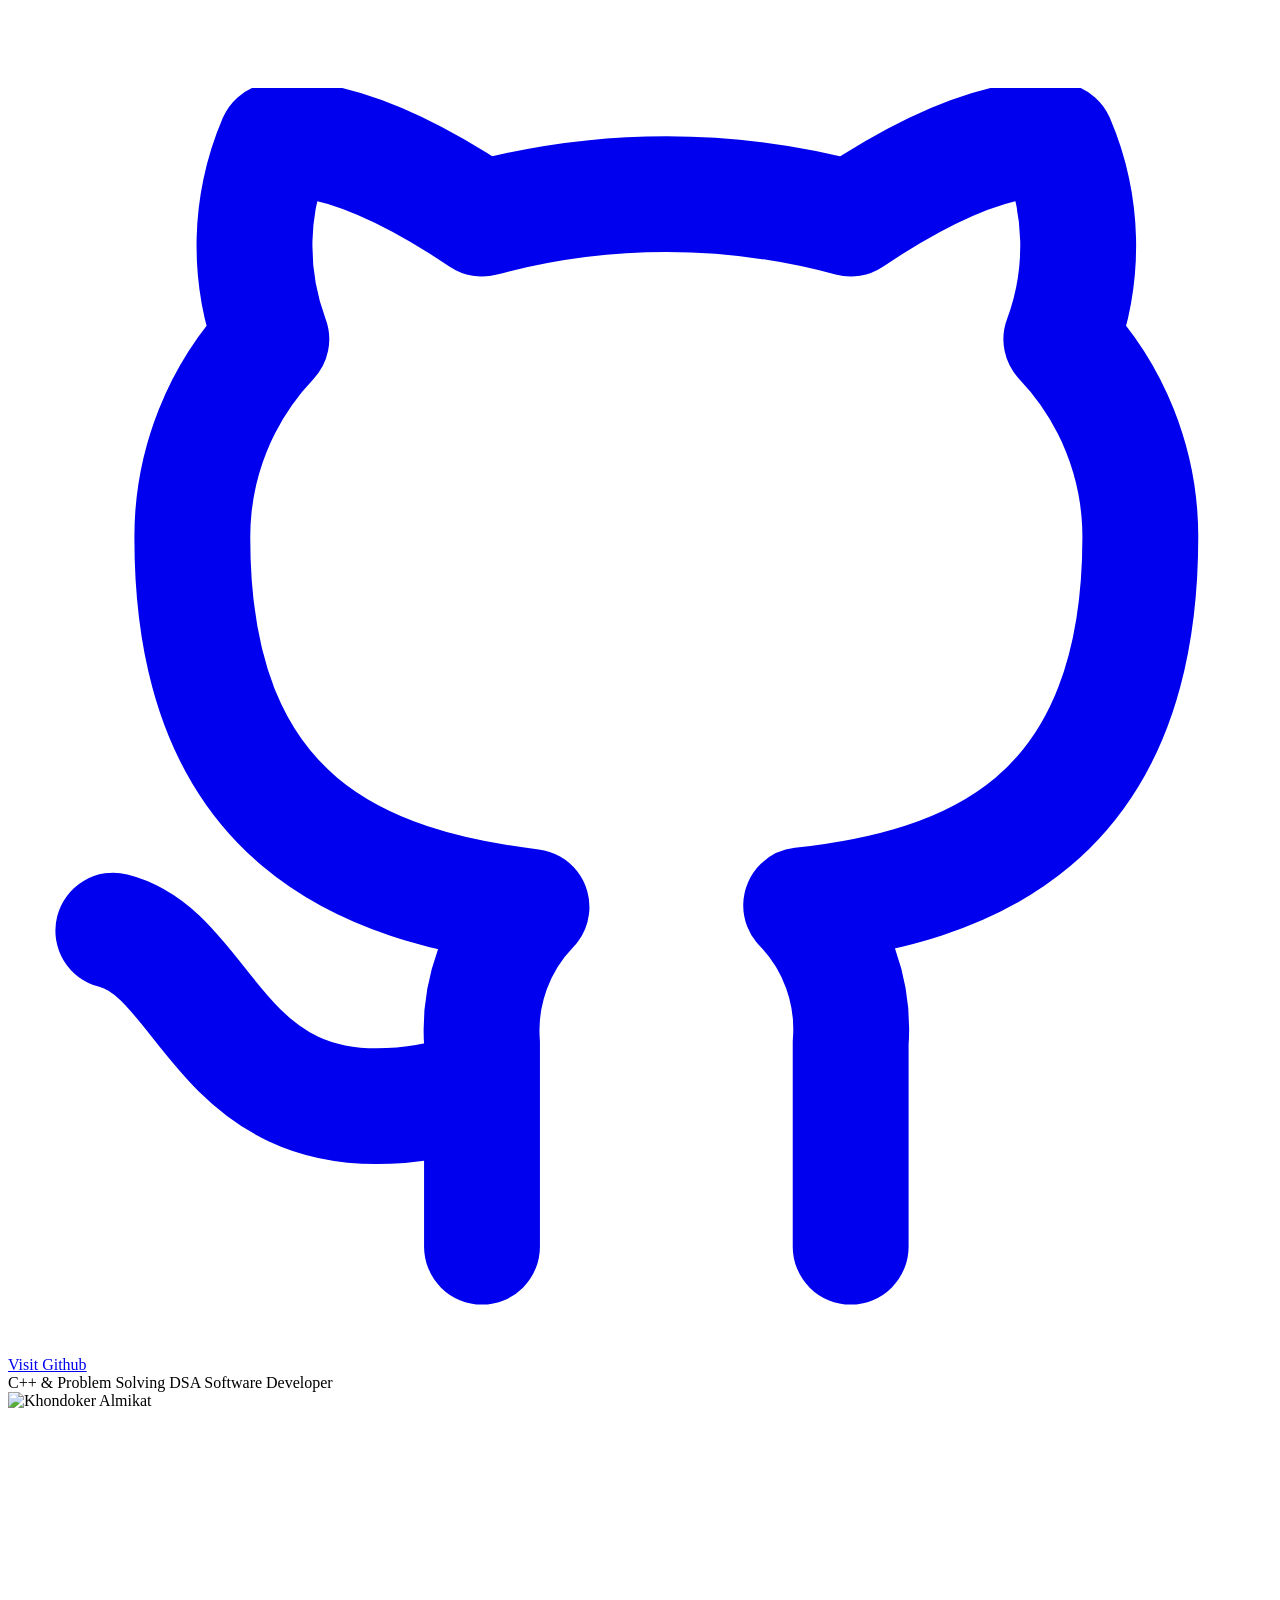
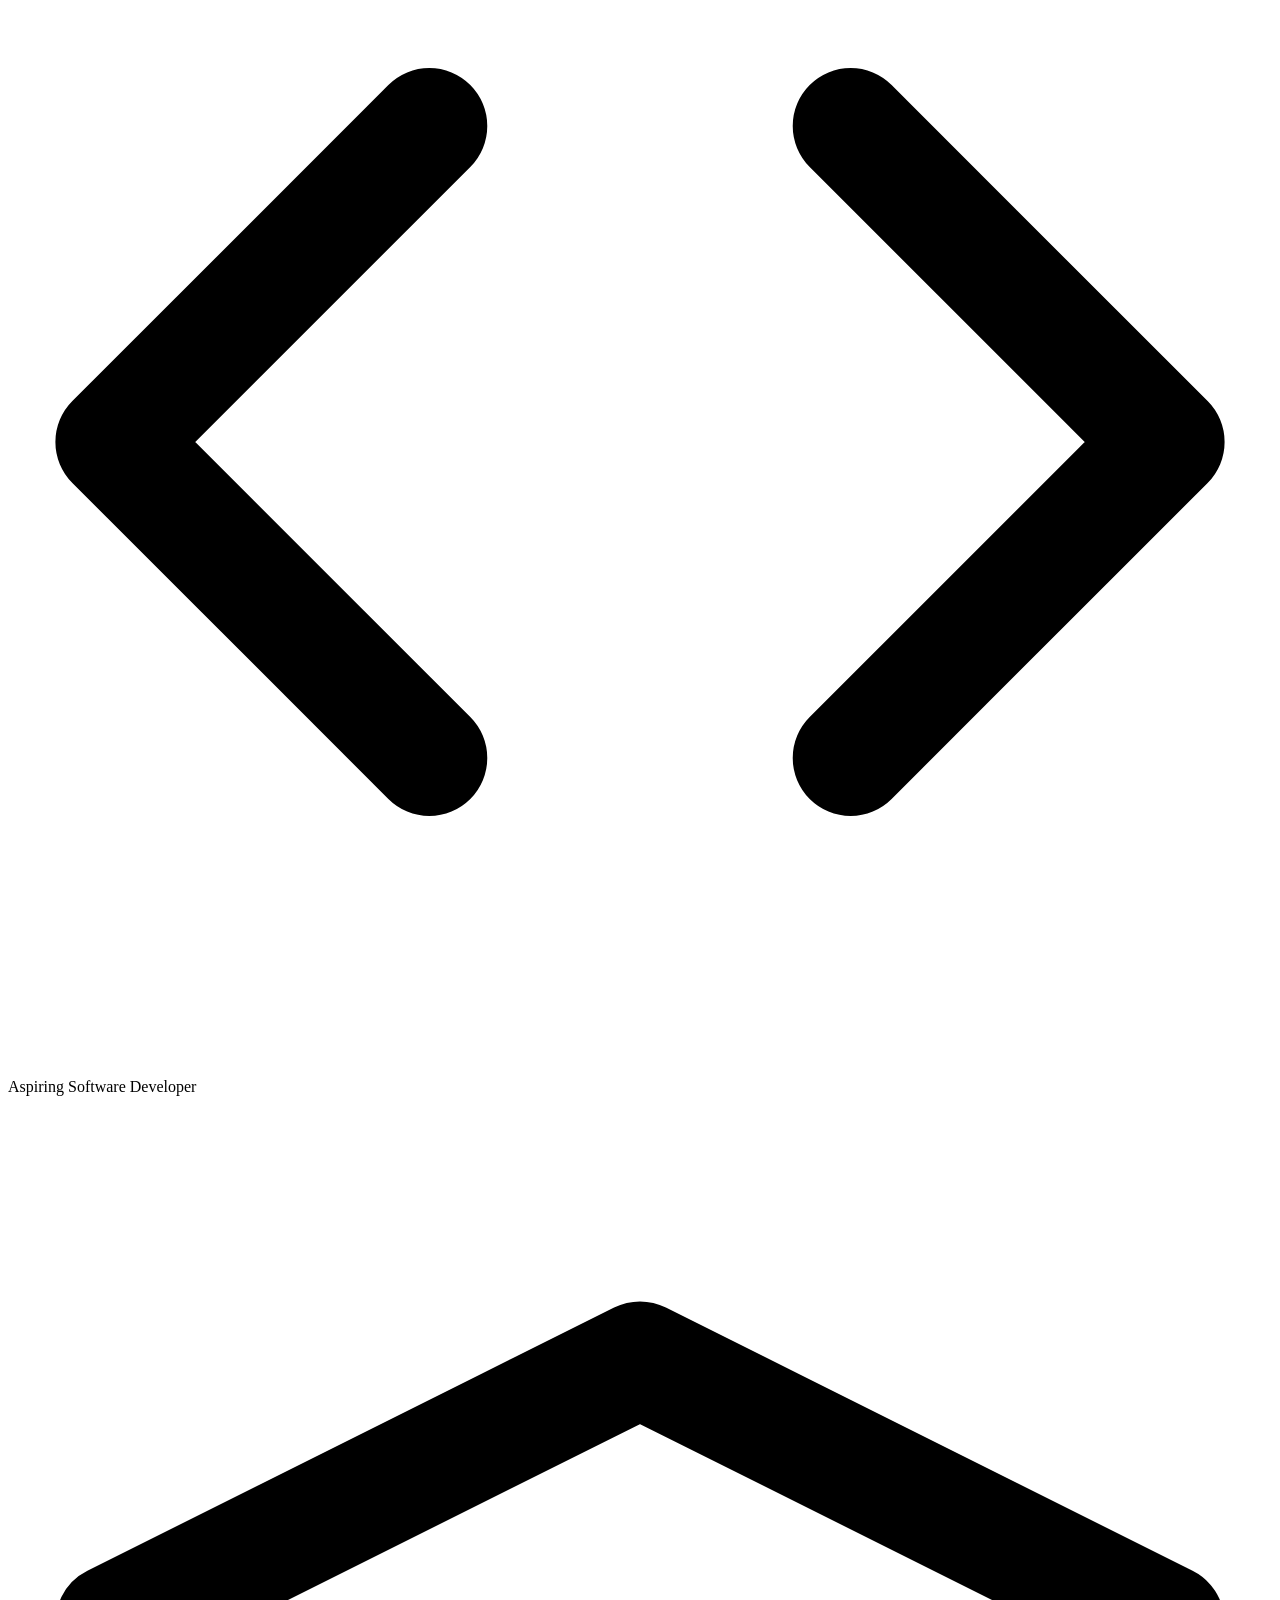
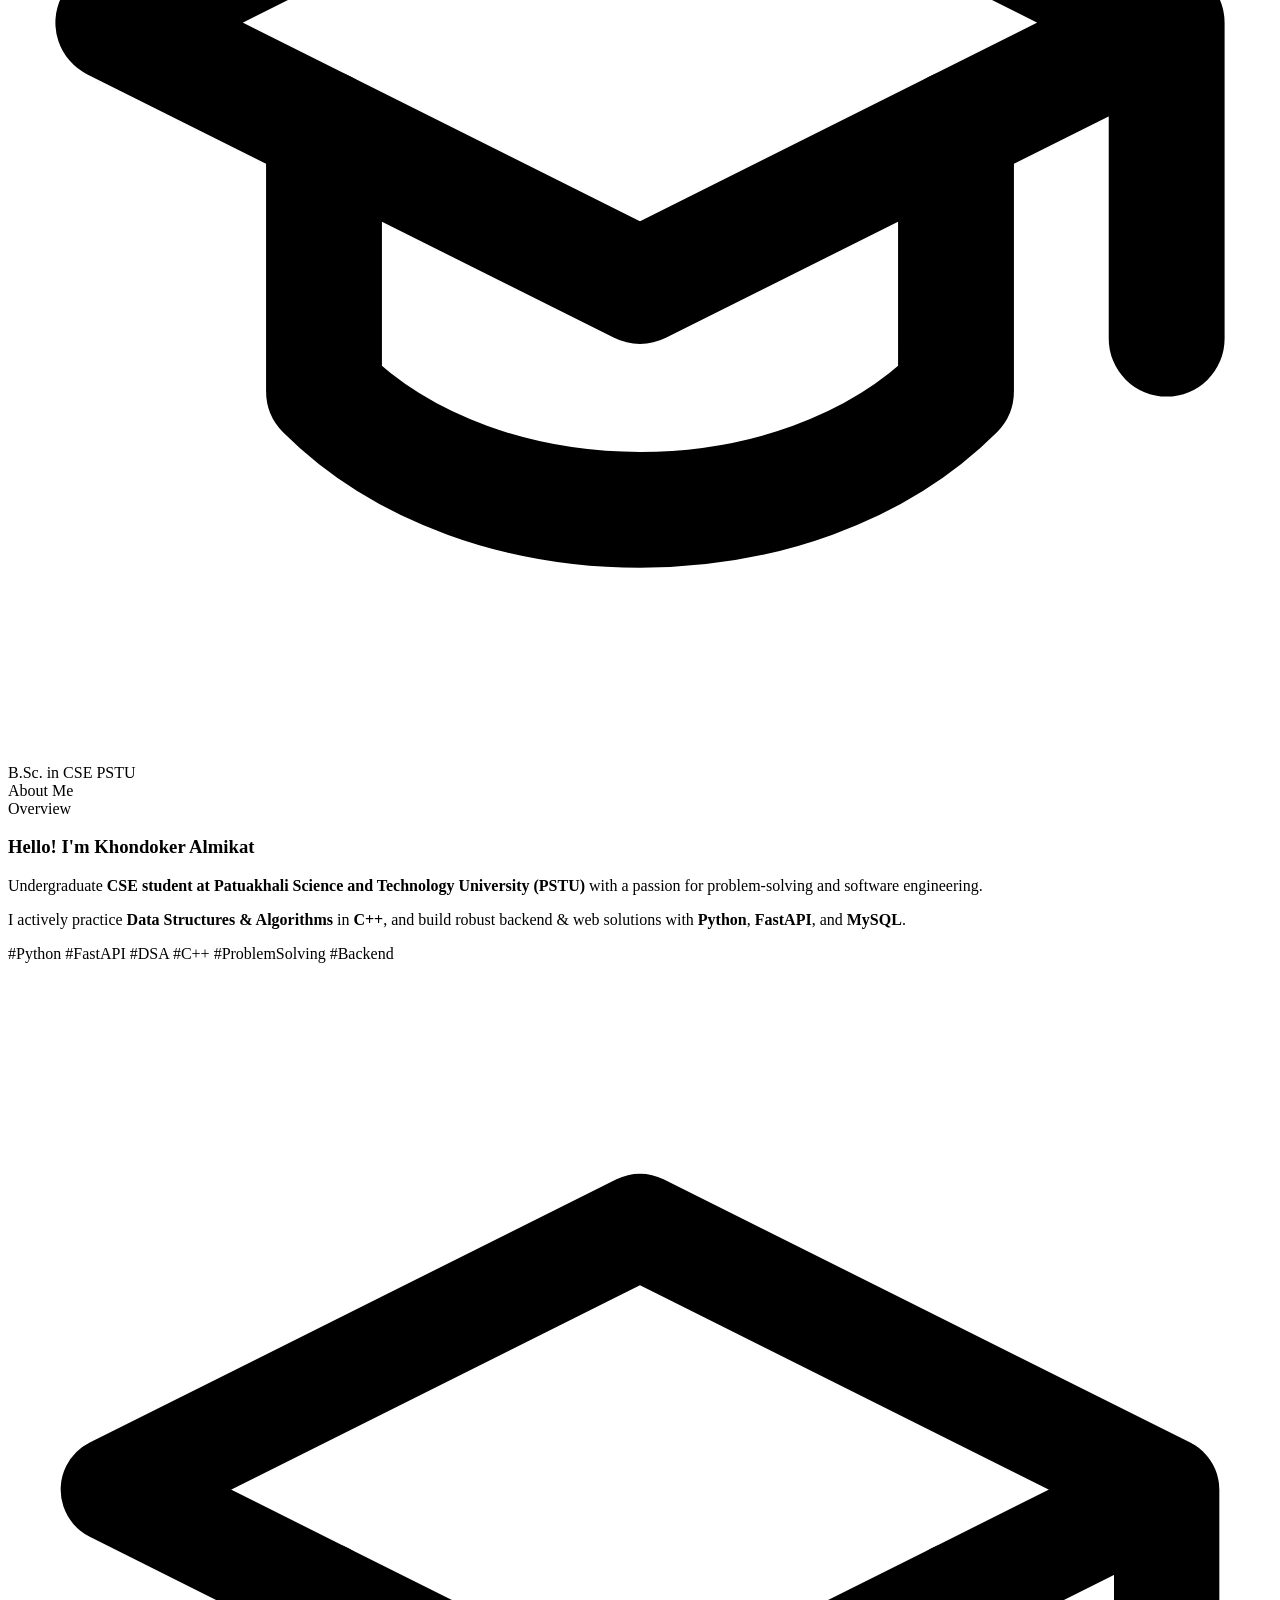
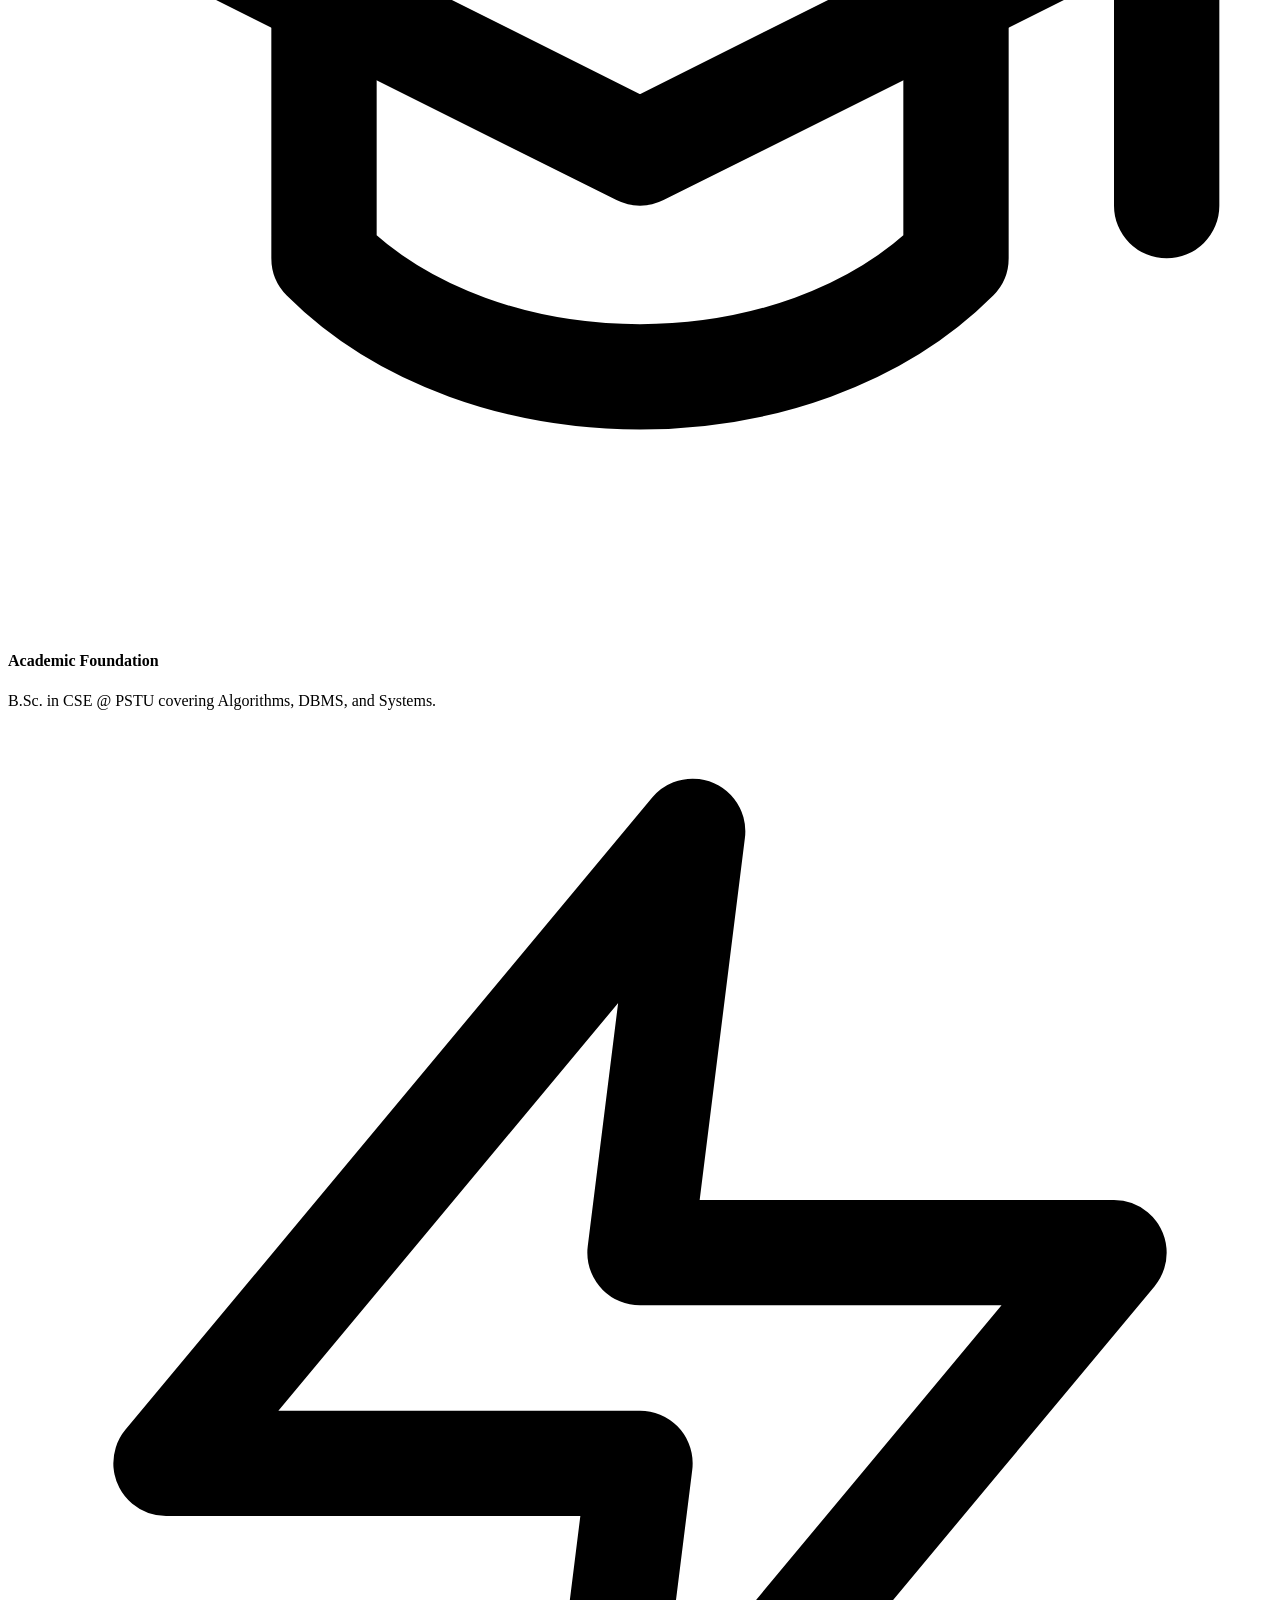
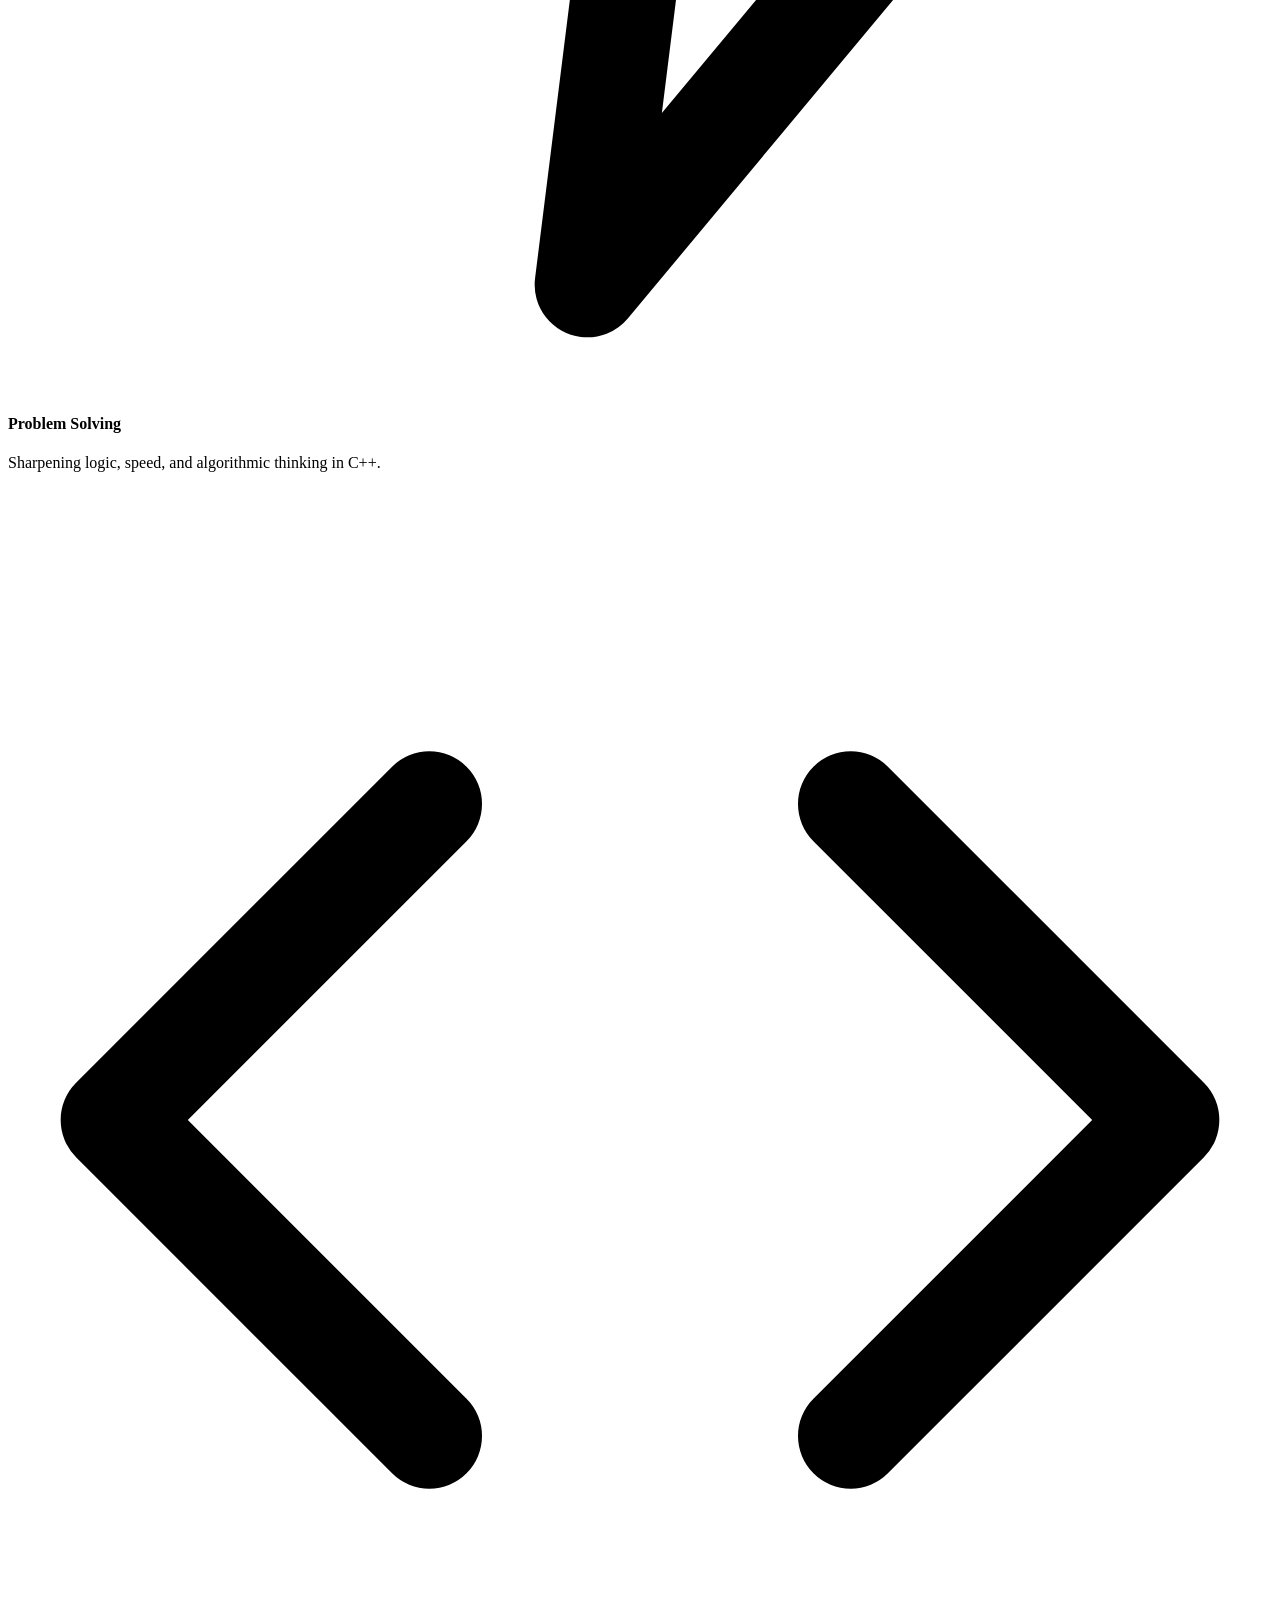
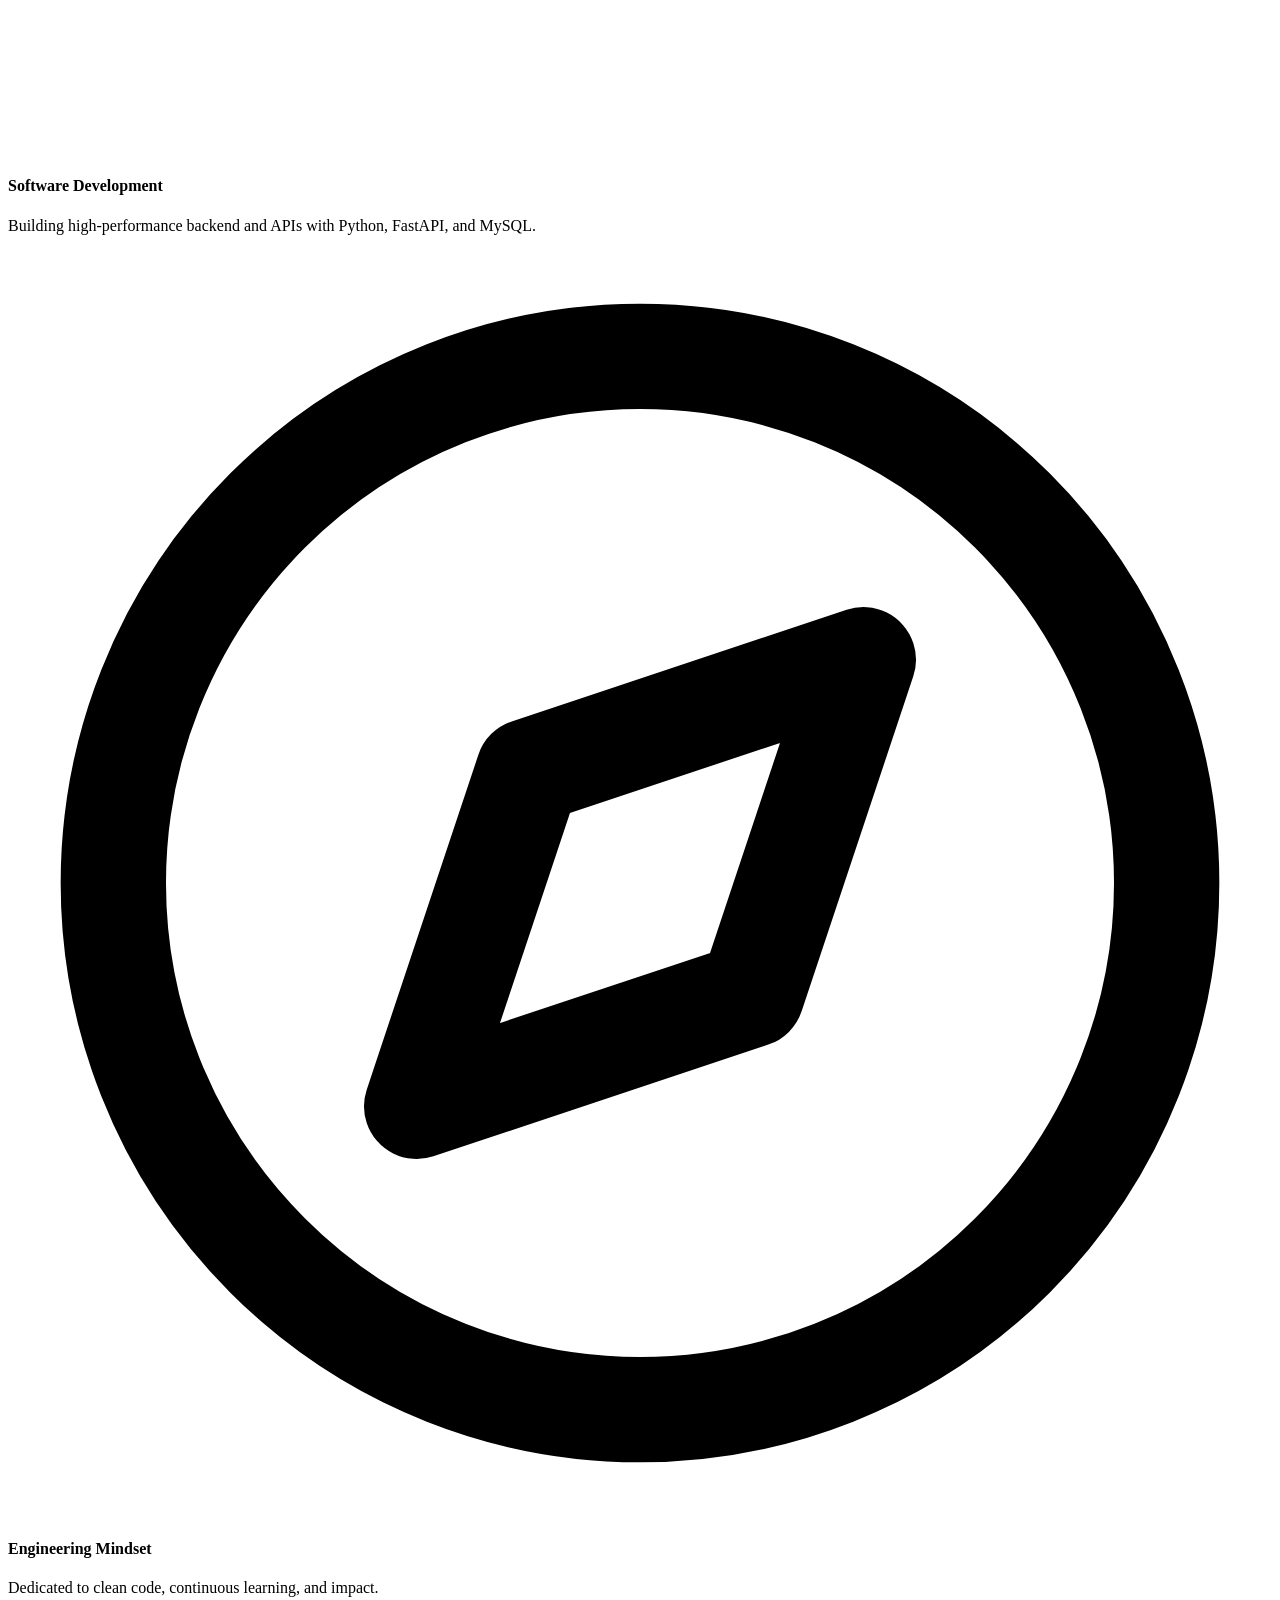
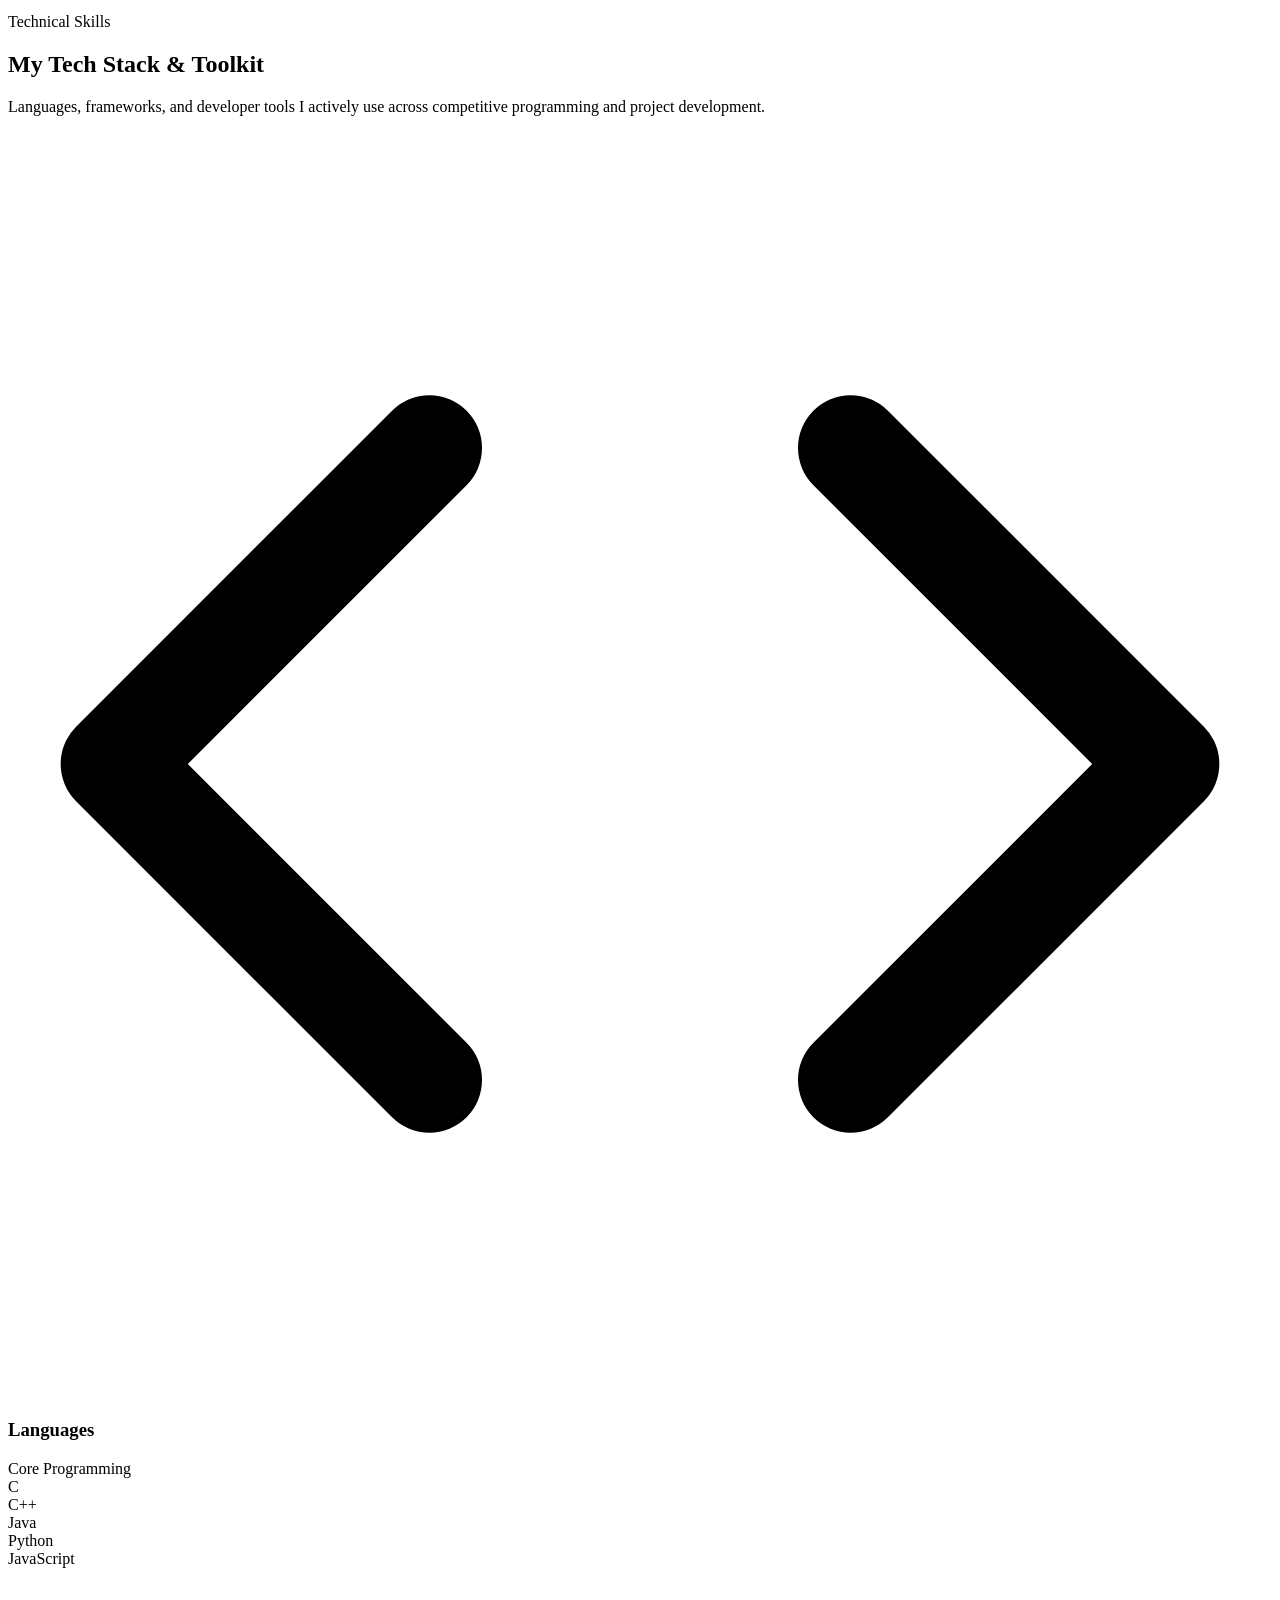
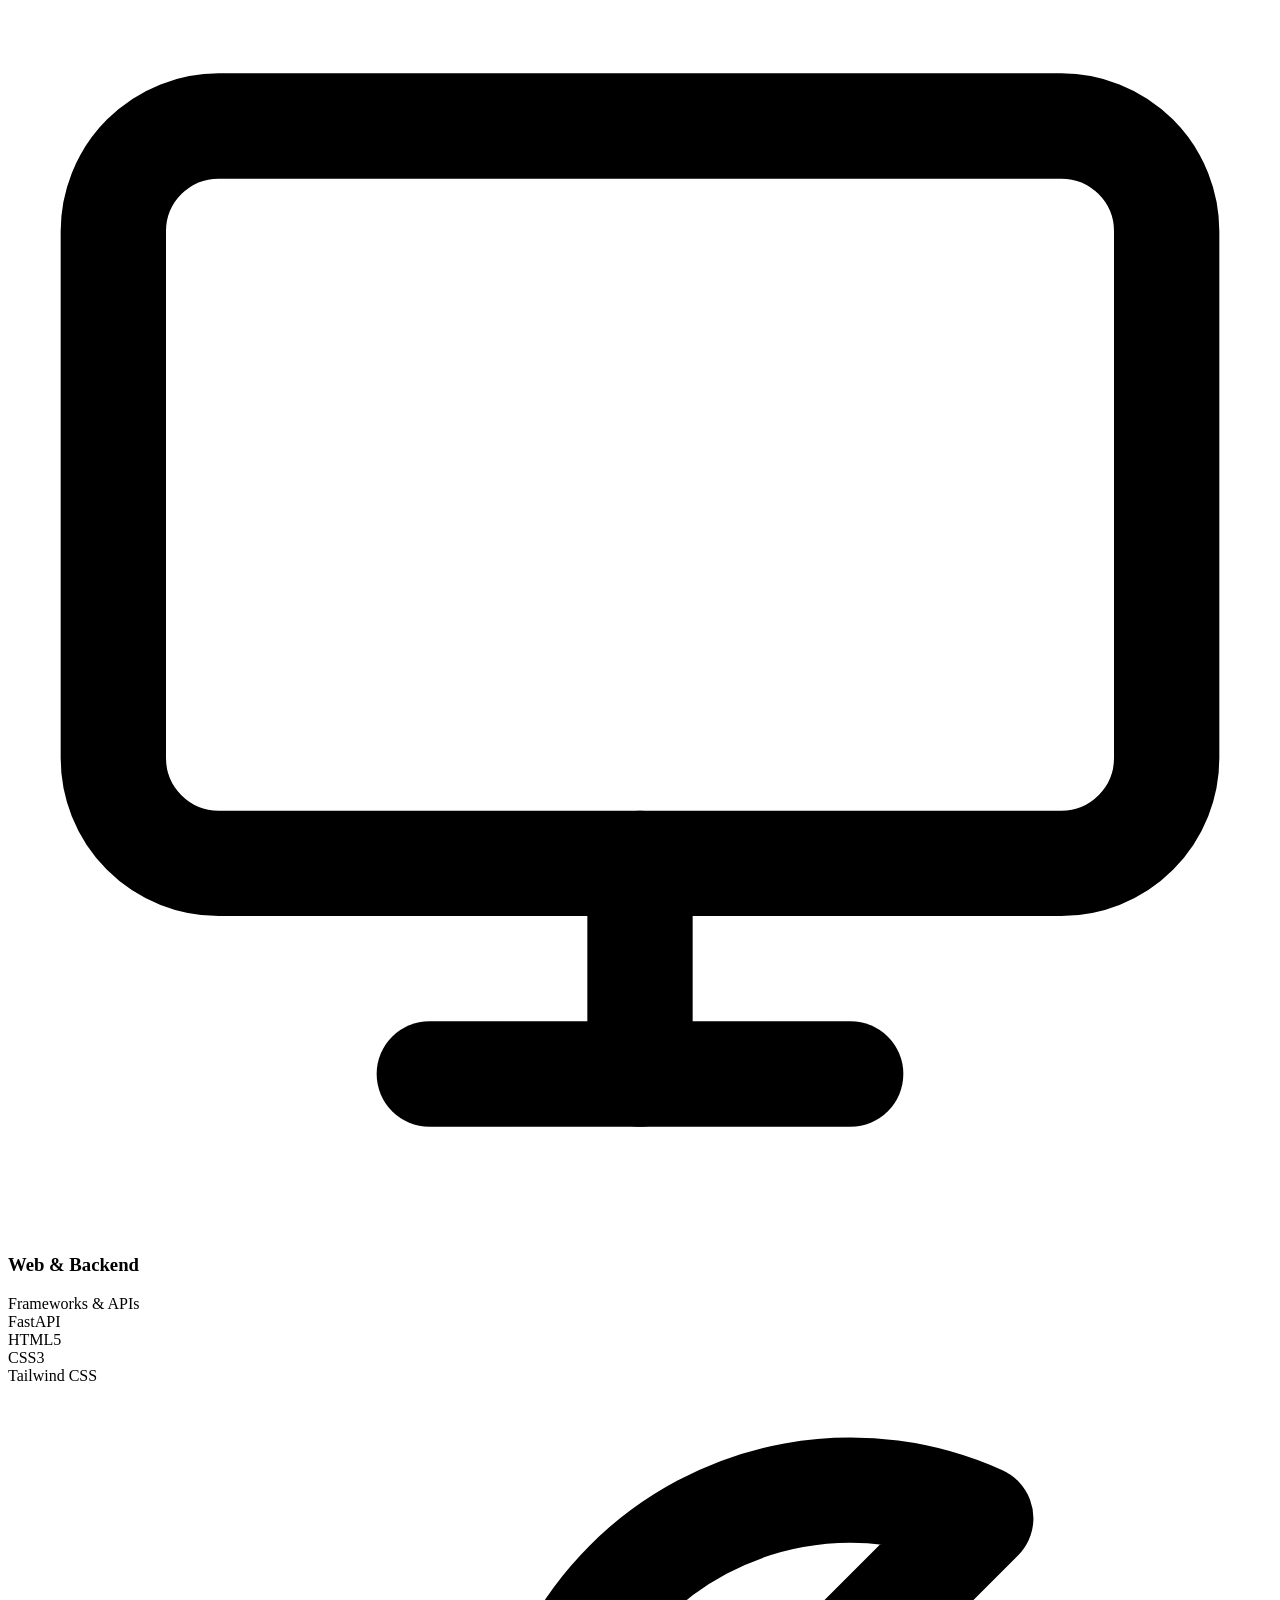
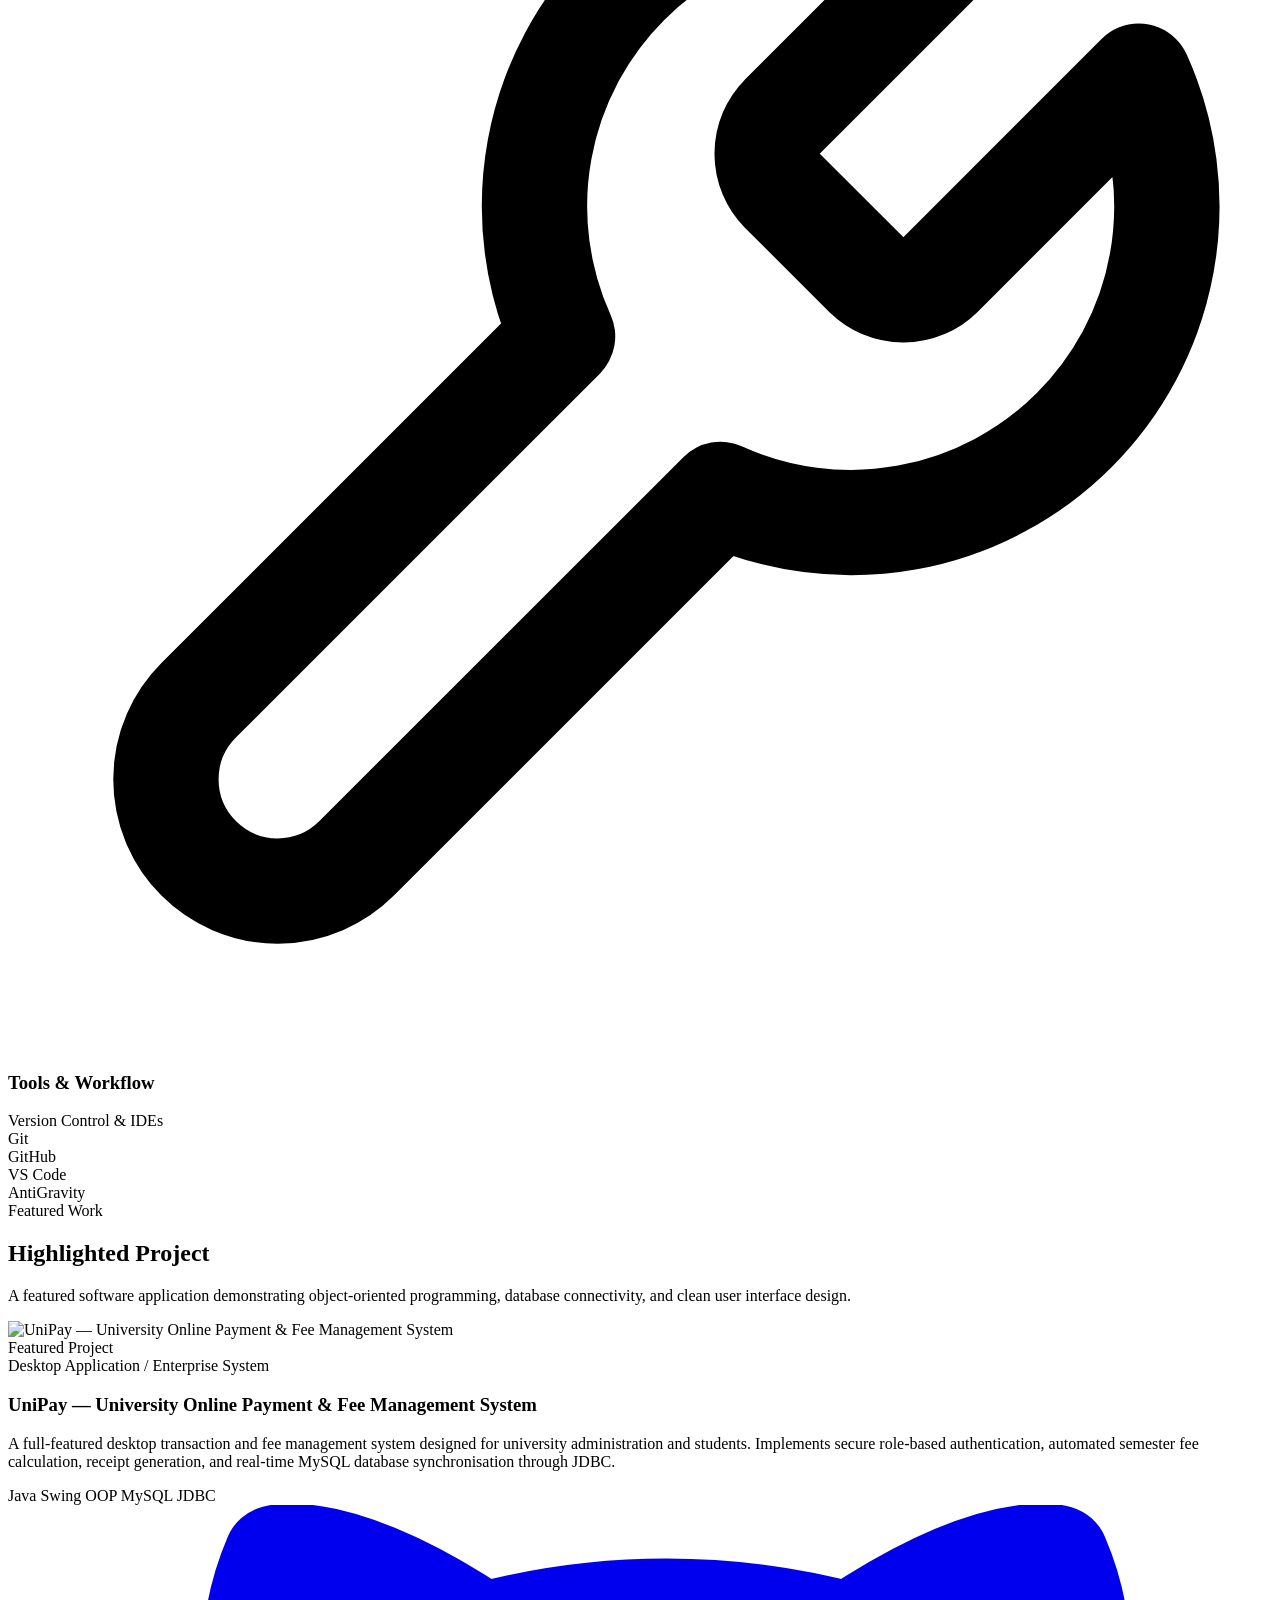
==== commit 523805ee: "Add files via upload" ====
--- a/index.html
+++ b/index.html
@@ -8,7 +8,7 @@
   <meta name="description" content="Personal portfolio of Al Mikat, CSE Student at PSTU, Competitive Programmer, and Aspiring Software Developer.">
   <meta name="keywords" content="Al Mikat, Khondoker Almikat, CSE Student, PSTU, Competitive Programmer, Software Developer, Java, C++, Web Developer, Bangladesh">
   <meta name="author" content="Al Mikat">
-  <meta name="theme-color" content="#0d0d12" id="metaThemeColor">
+  <meta name="theme-color" content="#06080e" id="metaThemeColor">
 
   <!-- OpenGraph / Social Metadata -->
   <meta property="og:type" content="website">
@@ -34,7 +34,7 @@
   <link href="https://fonts.googleapis.com/css2?family=Inter:wght@400;500;600&family=JetBrains+Mono:wght@400;500;600&family=Plus+Jakarta+Sans:wght@500;600;700;800&display=swap" rel="stylesheet">
 
   <!-- Main Stylesheet -->
-  <link rel="stylesheet" href="css/style.css">
+  <link rel="stylesheet" href="css/style.css?v=2">
 </head>
 <body>
 
@@ -533,7 +533,7 @@
           <div class="contact-tag">Get in Touch</div>
           
           <h2 class="contact-heading">
-            Let's Build Something Together 👋
+            Let's Build Something Together 
           </h2>
 
           <p class="contact-message">
@@ -613,6 +613,6 @@
   </footer>
 
   <!-- Main JavaScript File -->
-  <script src="js/main.js"></script>
+  <script src="js/main.js?v=2"></script>
 </body>
 </html>
